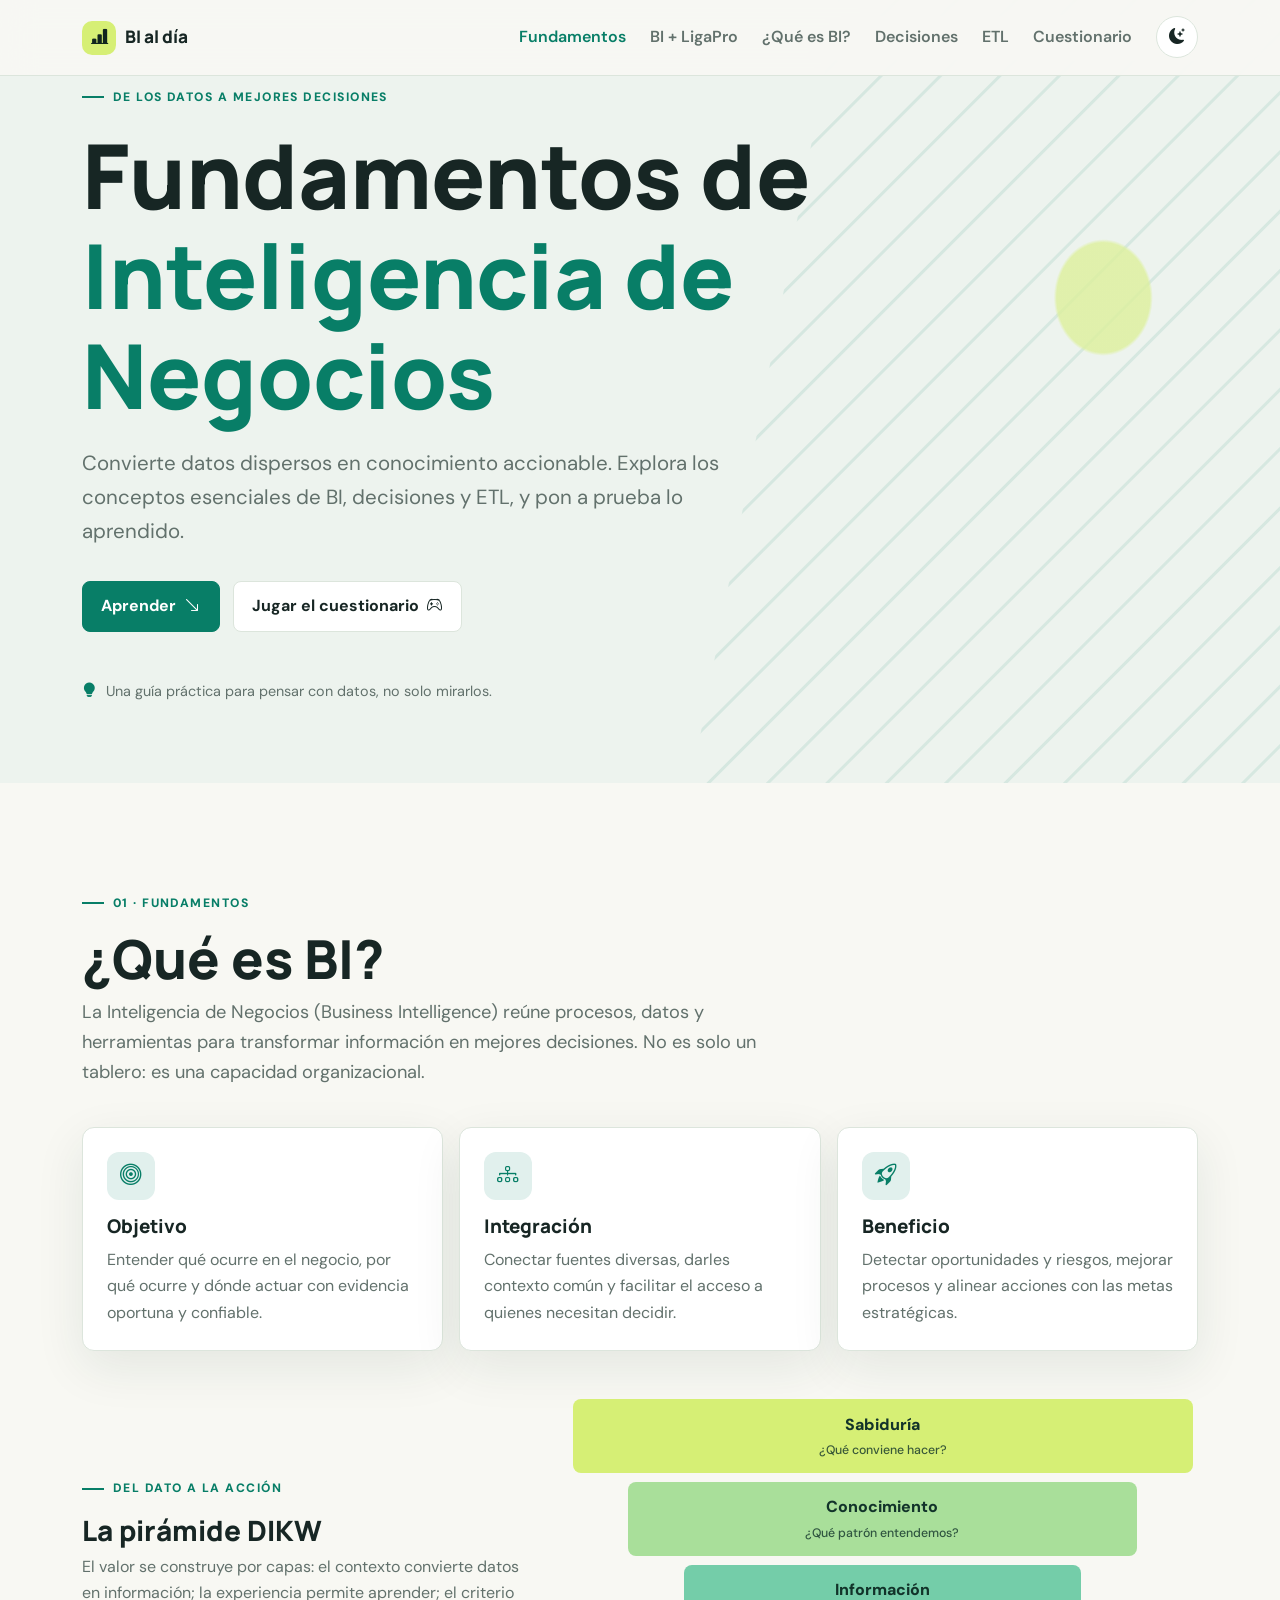
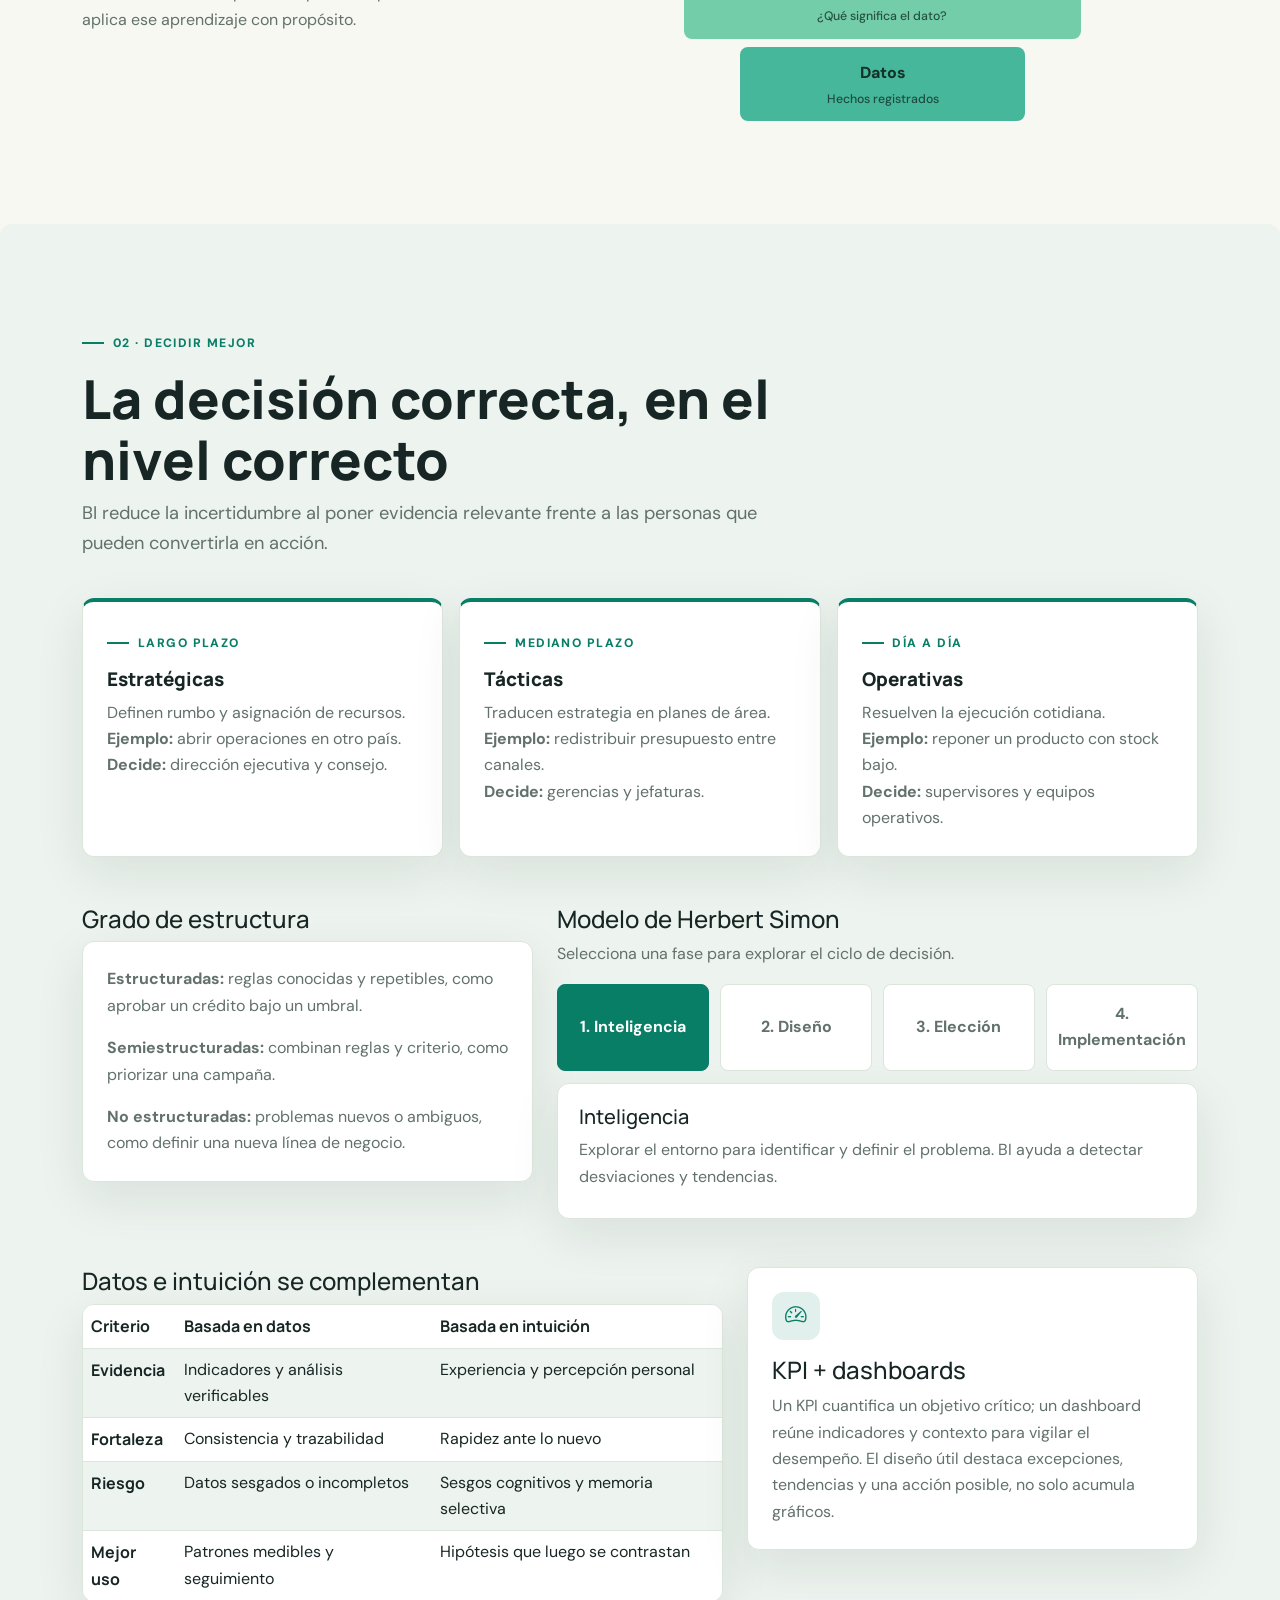
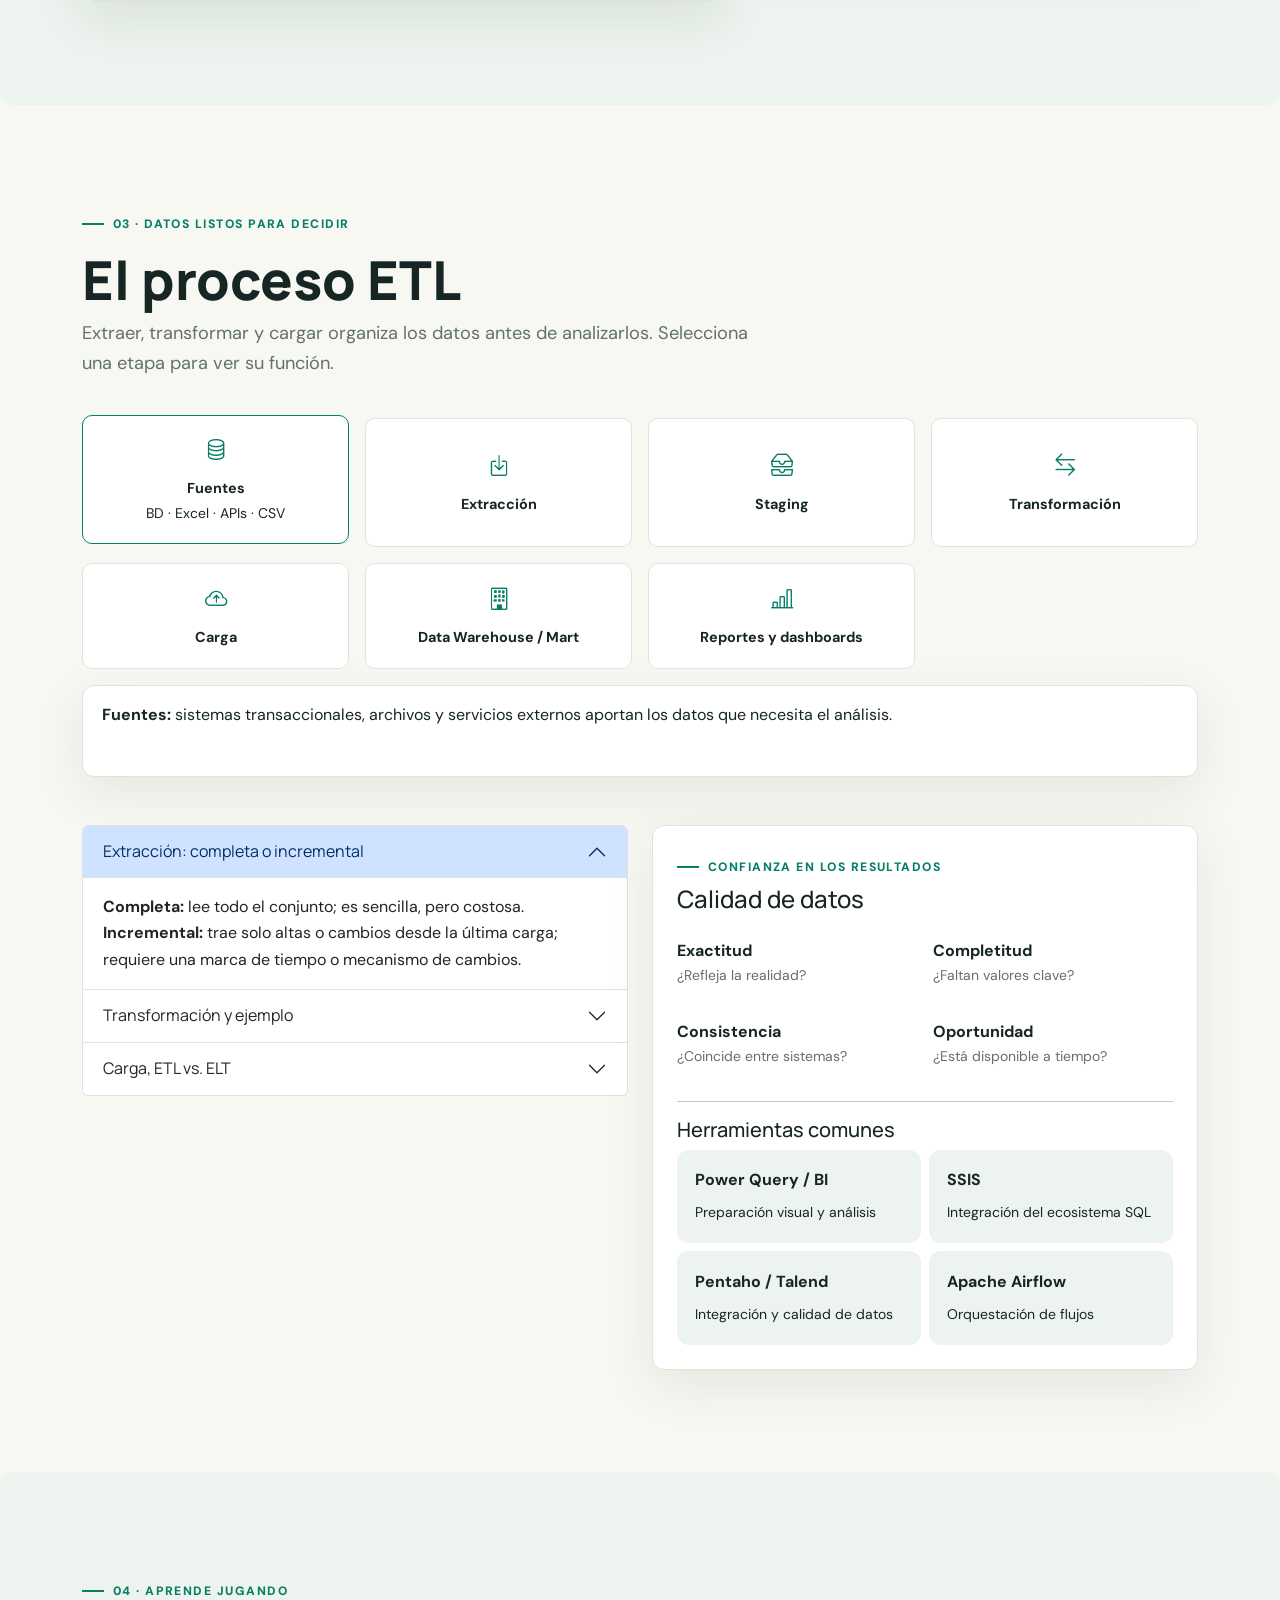
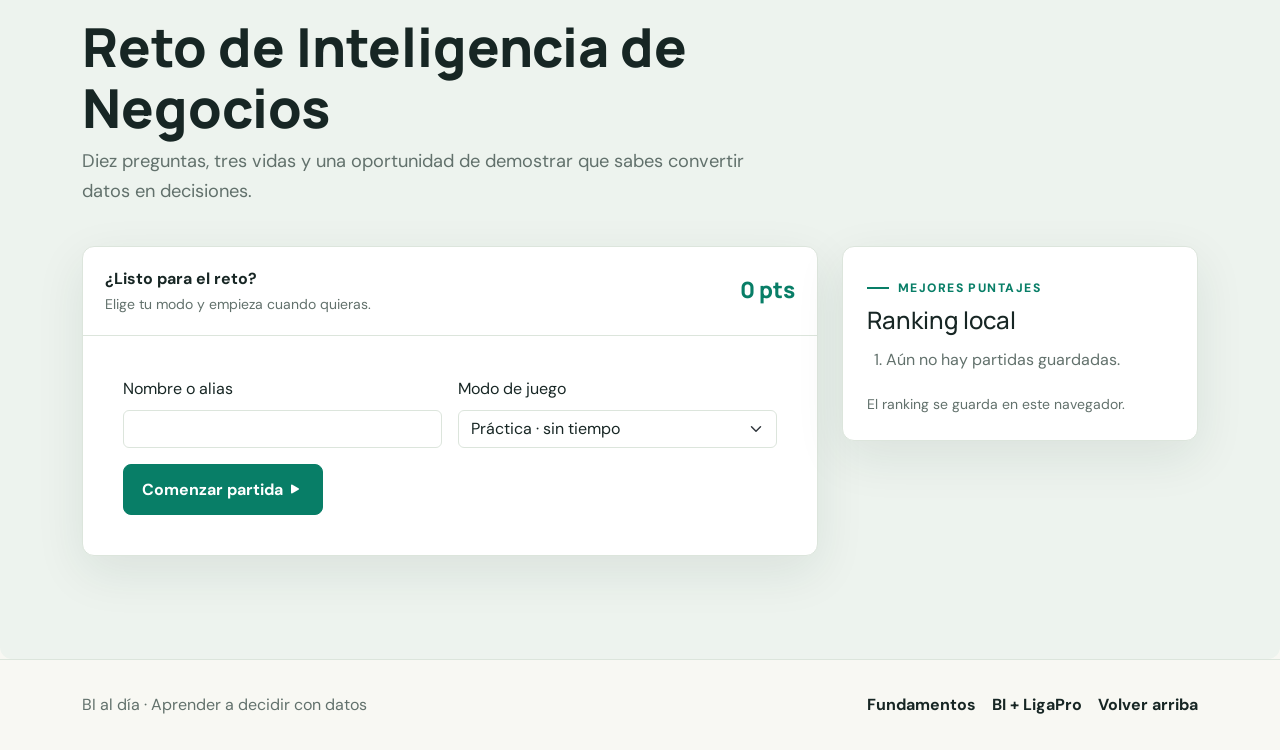
==== index.html @ 9d8ad5a0 "Version 1" ====
<!doctype html>
<html lang="es">
<head>
	<meta charset="utf-8">
	<meta name="viewport" content="width=device-width, initial-scale=1">
	<meta name="description" content="Aprende los fundamentos de Inteligencia de Negocios, toma de decisiones y procesos ETL con un cuestionario interactivo.">
	<title>Fundamentos de Inteligencia de Negocios | BI al día</title>
	<link rel="icon" href="img/bi-mark.svg" type="image/svg+xml">
	<link href="https://cdn.jsdelivr.net/npm/bootstrap@5.3.3/dist/css/bootstrap.min.css" rel="stylesheet">
	<link href="https://cdn.jsdelivr.net/npm/bootstrap-icons@1.11.3/font/bootstrap-icons.min.css" rel="stylesheet">
	<link href="css/styles.css" rel="stylesheet">
	<script src="https://cdn.jsdelivr.net/npm/bootstrap@5.3.3/dist/js/bootstrap.bundle.min.js" defer></script>
	<script src="js/main.js" defer></script>
	<script src="js/quiz-data.js" defer></script>
	<script src="js/quiz.js" defer></script>
</head>
<body>
	<nav class="navbar navbar-expand-lg fixed-top site-nav" aria-label="Navegación principal">
		<div class="container">
			<a class="navbar-brand d-flex align-items-center" href="index.html"><span class="brand-mark" aria-hidden="true"><i class="bi bi-bar-chart-line-fill"></i></span>BI al día</a>
			<button class="navbar-toggler" type="button" data-bs-toggle="collapse" data-bs-target="#siteNavigation" aria-controls="siteNavigation" aria-expanded="false" aria-label="Abrir navegación"><span class="navbar-toggler-icon"></span></button>
			<div class="collapse navbar-collapse" id="siteNavigation">
				<ul class="navbar-nav ms-auto align-items-lg-center gap-lg-2">
					<li class="nav-item"><a class="nav-link active" aria-current="page" href="index.html">Fundamentos</a></li>
					<li class="nav-item"><a class="nav-link" href="ligapro.html">BI + LigaPro</a></li>
					<li class="nav-item"><a class="nav-link" href="#que-es-bi">¿Qué es BI?</a></li>
					<li class="nav-item"><a class="nav-link" href="#decisiones">Decisiones</a></li>
					<li class="nav-item"><a class="nav-link" href="#etl">ETL</a></li>
					<li class="nav-item"><a class="nav-link" href="#cuestionario">Cuestionario</a></li>
					<li class="nav-item ms-lg-2"><button class="theme-toggle" type="button" data-theme-toggle aria-label="Activar modo oscuro" title="Cambiar tema"><i class="bi bi-moon-stars-fill" aria-hidden="true"></i></button></li>
				</ul>
			</div>
		</div>
	</nav>

	<main>
		<header class="hero" id="inicio">
			<div class="container hero-inner">
				<span class="eyebrow">De los datos a mejores decisiones</span>
				<h1>Fundamentos de <span>Inteligencia de Negocios</span></h1>
				<p>Convierte datos dispersos en conocimiento accionable. Explora los conceptos esenciales de BI, decisiones y ETL, y pon a prueba lo aprendido.</p>
				<div class="hero-actions">
					<a class="btn btn-brand" href="#que-es-bi">Aprender <i class="bi bi-arrow-down-right ms-1" aria-hidden="true"></i></a>
					<a class="btn btn-outline-custom" href="#cuestionario">Jugar el cuestionario <i class="bi bi-controller ms-1" aria-hidden="true"></i></a>
				</div>
				<div class="hero-note"><i class="bi bi-lightbulb-fill" aria-hidden="true"></i><span>Una guía práctica para pensar con datos, no solo mirarlos.</span></div>
			</div>
		</header>

		<section class="section-pad" id="que-es-bi">
			<div class="container">
				<div class="section-heading reveal">
					<span class="eyebrow">01 · Fundamentos</span>
					<h2 class="mt-3">¿Qué es BI?</h2>
					<p class="lead-copy">La Inteligencia de Negocios (Business Intelligence) reúne procesos, datos y herramientas para transformar información en mejores decisiones. No es solo un tablero: es una capacidad organizacional.</p>
				</div>
				<div class="row g-3 mb-5">
					<div class="col-md-4 reveal"><article class="surface content-card"><span class="icon-box"><i class="bi bi-bullseye" aria-hidden="true"></i></span><h3>Objetivo</h3><p>Entender qué ocurre en el negocio, por qué ocurre y dónde actuar con evidencia oportuna y confiable.</p></article></div>
					<div class="col-md-4 reveal"><article class="surface content-card"><span class="icon-box"><i class="bi bi-diagram-3" aria-hidden="true"></i></span><h3>Integración</h3><p>Conectar fuentes diversas, darles contexto común y facilitar el acceso a quienes necesitan decidir.</p></article></div>
					<div class="col-md-4 reveal"><article class="surface content-card"><span class="icon-box"><i class="bi bi-rocket-takeoff" aria-hidden="true"></i></span><h3>Beneficio</h3><p>Detectar oportunidades y riesgos, mejorar procesos y alinear acciones con las metas estratégicas.</p></article></div>
				</div>
				<div class="row align-items-center g-5">
					<div class="col-lg-5 reveal"><span class="eyebrow">Del dato a la acción</span><h3 class="mt-3">La pirámide DIKW</h3><p>El valor se construye por capas: el contexto convierte datos en información; la experiencia permite aprender; el criterio aplica ese aprendizaje con propósito.</p></div>
					<div class="col-lg-7 reveal"><div class="dikw" aria-label="Pirámide DIKW: Datos, Información, Conocimiento y Sabiduría"><div class="dikw-step">Sabiduría<small>¿Qué conviene hacer?</small></div><div class="dikw-step">Conocimiento<small>¿Qué patrón entendemos?</small></div><div class="dikw-step">Información<small>¿Qué significa el dato?</small></div><div class="dikw-step">Datos<small>Hechos registrados</small></div></div></div>
				</div>
			</div>
		</section>

		<section class="section-pad surface-soft" id="decisiones">
			<div class="container">
				<div class="section-heading reveal"><span class="eyebrow">02 · Decidir mejor</span><h2 class="mt-3">La decisión correcta, en el nivel correcto</h2><p class="lead-copy">BI reduce la incertidumbre al poner evidencia relevante frente a las personas que pueden convertirla en acción.</p></div>
				<div class="row g-3 mb-5">
					<div class="col-md-4 reveal"><article class="surface content-card decision-card"><span class="eyebrow">Largo plazo</span><h3>Estratégicas</h3><p>Definen rumbo y asignación de recursos. <strong>Ejemplo:</strong> abrir operaciones en otro país.</p><p class="mb-0"><strong>Decide:</strong> dirección ejecutiva y consejo.</p></article></div>
					<div class="col-md-4 reveal"><article class="surface content-card decision-card"><span class="eyebrow">Mediano plazo</span><h3>Tácticas</h3><p>Traducen estrategia en planes de área. <strong>Ejemplo:</strong> redistribuir presupuesto entre canales.</p><p class="mb-0"><strong>Decide:</strong> gerencias y jefaturas.</p></article></div>
					<div class="col-md-4 reveal"><article class="surface content-card decision-card"><span class="eyebrow">Día a día</span><h3>Operativas</h3><p>Resuelven la ejecución cotidiana. <strong>Ejemplo:</strong> reponer un producto con stock bajo.</p><p class="mb-0"><strong>Decide:</strong> supervisores y equipos operativos.</p></article></div>
				</div>
				<div class="row g-4 mb-5">
					<div class="col-lg-5 reveal"><h3 class="h4">Grado de estructura</h3><div class="surface p-4"><p><strong>Estructuradas:</strong> reglas conocidas y repetibles, como aprobar un crédito bajo un umbral.</p><p><strong>Semiestructuradas:</strong> combinan reglas y criterio, como priorizar una campaña.</p><p class="mb-0"><strong>No estructuradas:</strong> problemas nuevos o ambiguos, como definir una nueva línea de negocio.</p></div></div>
					<div class="col-lg-7 reveal"><h3 class="h4">Modelo de Herbert Simon</h3><p>Selecciona una fase para explorar el ciclo de decisión.</p><div class="phase-list" role="tablist" aria-label="Fases del modelo de Simon"><button class="phase-button" type="button" role="tab" id="phase-tab-inteligencia" aria-controls="phase-detail" aria-selected="true" data-phase="inteligencia">1. Inteligencia</button><button class="phase-button" type="button" role="tab" id="phase-tab-diseno" aria-controls="phase-detail" aria-selected="false" data-phase="diseno">2. Diseño</button><button class="phase-button" type="button" role="tab" id="phase-tab-eleccion" aria-controls="phase-detail" aria-selected="false" data-phase="eleccion">3. Elección</button><button class="phase-button" type="button" role="tab" id="phase-tab-implementacion" aria-controls="phase-detail" aria-selected="false" data-phase="implementacion">4. Implementación</button></div><div class="surface phase-detail" id="phase-detail" role="tabpanel" aria-labelledby="phase-tab-inteligencia" tabindex="0"><h4 class="h5">Inteligencia</h4><p class="mb-0">Explorar el entorno para identificar y definir el problema. BI ayuda a detectar desviaciones y tendencias.</p></div></div>
				</div>
				<div class="row g-4 align-items-start">
					<div class="col-lg-7 reveal"><h3 class="h4">Datos e intuición se complementan</h3><div class="table-responsive surface"><table class="table table-custom table-striped mb-0"><thead><tr><th scope="col">Criterio</th><th scope="col">Basada en datos</th><th scope="col">Basada en intuición</th></tr></thead><tbody><tr><th scope="row">Evidencia</th><td>Indicadores y análisis verificables</td><td>Experiencia y percepción personal</td></tr><tr><th scope="row">Fortaleza</th><td>Consistencia y trazabilidad</td><td>Rapidez ante lo nuevo</td></tr><tr><th scope="row">Riesgo</th><td>Datos sesgados o incompletos</td><td>Sesgos cognitivos y memoria selectiva</td></tr><tr><th scope="row">Mejor uso</th><td>Patrones medibles y seguimiento</td><td>Hipótesis que luego se contrastan</td></tr></tbody></table></div></div>
					<div class="col-lg-5 reveal"><article class="surface p-4"><span class="icon-box"><i class="bi bi-speedometer2" aria-hidden="true"></i></span><h3 class="h4 mt-3">KPI + dashboards</h3><p class="mb-0">Un KPI cuantifica un objetivo crítico; un dashboard reúne indicadores y contexto para vigilar el desempeño. El diseño útil destaca excepciones, tendencias y una acción posible, no solo acumula gráficos.</p></article></div>
				</div>
			</div>
		</section>

		<section class="section-pad" id="etl">
			<div class="container">
				<div class="section-heading reveal"><span class="eyebrow">03 · Datos listos para decidir</span><h2 class="mt-3">El proceso ETL</h2><p class="lead-copy">Extraer, transformar y cargar organiza los datos antes de analizarlos. Selecciona una etapa para ver su función.</p></div>
				<div class="etl-flow reveal" aria-label="Flujo ETL interactivo">
					<button class="etl-node" type="button" data-etl="fuentes" aria-pressed="true"><i class="bi bi-database" aria-hidden="true"></i><strong>Fuentes</strong><span class="small">BD · Excel · APIs · CSV</span></button>
					<button class="etl-node" type="button" data-etl="extraccion" aria-pressed="false"><i class="bi bi-box-arrow-in-down" aria-hidden="true"></i><strong>Extracción</strong></button>
					<button class="etl-node" type="button" data-etl="staging" aria-pressed="false"><i class="bi bi-inboxes" aria-hidden="true"></i><strong>Staging</strong></button>
					<button class="etl-node" type="button" data-etl="transformacion" aria-pressed="false"><i class="bi bi-arrow-left-right" aria-hidden="true"></i><strong>Transformación</strong></button>
					<button class="etl-node" type="button" data-etl="carga" aria-pressed="false"><i class="bi bi-cloud-arrow-up" aria-hidden="true"></i><strong>Carga</strong></button>
					<button class="etl-node" type="button" data-etl="almacen" aria-pressed="false"><i class="bi bi-building" aria-hidden="true"></i><strong>Data Warehouse / Mart</strong></button>
					<button class="etl-node" type="button" data-etl="analisis" aria-pressed="false"><i class="bi bi-bar-chart-line" aria-hidden="true"></i><strong>Reportes y dashboards</strong></button>
				</div>
				<div class="surface etl-detail reveal" id="etl-detail" aria-live="polite"><strong>Fuentes:</strong> sistemas transaccionales, archivos y servicios externos aportan los datos que necesita el análisis.</div>
				<div class="row g-4 mt-4">
					<div class="col-lg-6 reveal"><div class="accordion" id="etlAccordion">
						<div class="accordion-item"><h3 class="accordion-header"><button class="accordion-button" type="button" data-bs-toggle="collapse" data-bs-target="#extractContent" aria-expanded="true" aria-controls="extractContent">Extracción: completa o incremental</button></h3><div id="extractContent" class="accordion-collapse collapse show" data-bs-parent="#etlAccordion"><div class="accordion-body"><strong>Completa:</strong> lee todo el conjunto; es sencilla, pero costosa. <strong>Incremental:</strong> trae solo altas o cambios desde la última carga; requiere una marca de tiempo o mecanismo de cambios.</div></div></div>
						<div class="accordion-item"><h3 class="accordion-header"><button class="accordion-button collapsed" type="button" data-bs-toggle="collapse" data-bs-target="#transformContent" aria-expanded="false" aria-controls="transformContent">Transformación y ejemplo</button></h3><div id="transformContent" class="accordion-collapse collapse" data-bs-parent="#etlAccordion"><div class="accordion-body"><p>Limpieza, deduplicación, estandarización, validación, cálculos derivados y agregaciones preparan datos para el análisis.</p><div class="table-responsive"><table class="table table-sm table-custom etl-table mb-0"><thead><tr><th scope="col">Dato sucio</th><th scope="col">Dato limpio</th></tr></thead><tbody><tr><td>" quito ", "2026/2/3", "USD 1,2O0"</td><td>Quito, 2026-02-03, 1200.00</td></tr><tr><td>Cliente repetido / correo vacío</td><td>Duplicado consolidado / nulo validado</td></tr></tbody></table></div></div></div></div>
						<div class="accordion-item"><h3 class="accordion-header"><button class="accordion-button collapsed" type="button" data-bs-toggle="collapse" data-bs-target="#loadContent" aria-expanded="false" aria-controls="loadContent">Carga, ETL vs. ELT</button></h3><div id="loadContent" class="accordion-collapse collapse" data-bs-parent="#etlAccordion"><div class="accordion-body"><p><strong>Completa:</strong> reemplaza el destino; <strong>incremental:</strong> inserta o actualiza cambios. ETL transforma antes de cargar; ELT carga primero y transforma dentro del destino.</p><div class="table-responsive"><table class="table table-sm table-custom etl-table mb-0"><thead><tr><th scope="col">ETL</th><th scope="col">ELT</th></tr></thead><tbody><tr><td>Transformación antes del almacén</td><td>Transformación en el almacén</td></tr><tr><td>Control y modelado previo</td><td>Escala con plataformas modernas</td></tr></tbody></table></div></div></div></div>
					</div></div>
					<div class="col-lg-6 reveal"><article class="surface p-4 h-100"><span class="eyebrow">Confianza en los resultados</span><h3 class="h4 mt-2">Calidad de datos</h3><div class="row g-3 mt-1"><div class="col-6"><strong>Exactitud</strong><p class="small">¿Refleja la realidad?</p></div><div class="col-6"><strong>Completitud</strong><p class="small">¿Faltan valores clave?</p></div><div class="col-6"><strong>Consistencia</strong><p class="small">¿Coincide entre sistemas?</p></div><div class="col-6"><strong>Oportunidad</strong><p class="small">¿Está disponible a tiempo?</p></div></div><hr><h3 class="h5">Herramientas comunes</h3><div class="row g-2"><div class="col-6"><div class="surface-soft tool-chip"><strong>Power Query / BI</strong><span class="small">Preparación visual y análisis</span></div></div><div class="col-6"><div class="surface-soft tool-chip"><strong>SSIS</strong><span class="small">Integración del ecosistema SQL</span></div></div><div class="col-6"><div class="surface-soft tool-chip"><strong>Pentaho / Talend</strong><span class="small">Integración y calidad de datos</span></div></div><div class="col-6"><div class="surface-soft tool-chip"><strong>Apache Airflow</strong><span class="small">Orquestación de flujos</span></div></div></div></article></div>
				</div>
			</div>
		</section>

		<section class="section-pad surface-soft" id="cuestionario">
			<div class="container">
				<div class="section-heading reveal"><span class="eyebrow">04 · Aprende jugando</span><h2 class="mt-3">Reto de Inteligencia de Negocios</h2><p class="lead-copy">Diez preguntas, tres vidas y una oportunidad de demostrar que sabes convertir datos en decisiones.</p></div>
				<div class="row g-4 align-items-start">
					<div class="col-lg-8 reveal"><section class="surface quiz-shell" aria-label="Cuestionario de BI">
						<div class="quiz-head"><div><strong id="quiz-heading">¿Listo para el reto?</strong><div class="small text-muted-custom" id="quiz-subheading">Elige tu modo y empieza cuando quieras.</div></div><div class="quiz-score" id="quiz-score" aria-live="polite">0 pts</div></div>
						<div class="quiz-body" id="quiz-content">
							<form id="quiz-start-form" class="row g-3">
								<div class="col-md-6"><label class="form-label" for="player-name">Nombre o alias</label><input class="form-control" id="player-name" name="player" maxlength="20" autocomplete="nickname" required></div>
								<div class="col-md-6"><label class="form-label" for="quiz-mode">Modo de juego</label><select class="form-select" id="quiz-mode" name="mode"><option value="practice">Práctica · sin tiempo</option><option value="challenge">Desafío · 20 segundos</option></select></div>
								<div class="col-12"><button class="btn btn-brand" type="submit">Comenzar partida <i class="bi bi-play-fill" aria-hidden="true"></i></button></div>
							</form>
						</div>
					</section></div>
					<aside class="col-lg-4 reveal"><div class="surface p-4"><span class="eyebrow">Mejores puntajes</span><h3 class="h4 mt-2">Ranking local</h3><ol class="rank-list" id="quiz-ranking" aria-live="polite"><li>Aún no hay partidas guardadas.</li></ol><p class="small mt-3 mb-0">El ranking se guarda en este navegador.</p></div></aside>
				</div>
			</div>
		</section>
	</main>
	<footer class="site-footer"><div class="container d-flex flex-column flex-md-row justify-content-between gap-2"><span>BI al día · Aprender a decidir con datos</span><div class="d-flex gap-3"><a href="index.html">Fundamentos</a><a href="ligapro.html">BI + LigaPro</a><a href="#inicio">Volver arriba</a></div></div></footer>
</body>
</html>
---- css/styles.css ----
@import url('https://fonts.googleapis.com/css2?family=DM+Sans:wght@400;500;600;700&family=Manrope:wght@400;500;600;700;800&display=swap');

:root {
  color-scheme: light;
  --ink: #172624;
  --muted: #62716c;
  --paper: #f8f8f3;
  --surface: #ffffff;
  --surface-alt: #edf3ee;
  --line: #dce5dc;
  --brand: #087e67;
  --brand-strong: #05634f;
  --lime: #d6ef75;
  --coral: #ed735b;
  --gold: #e9b949;
  --shadow: 0 16px 50px rgba(25, 53, 43, .09);
  --nav-height: 76px;
  --chart-grid: rgba(23, 38, 36, .12);
  --chart-text: #52635d;
}

:root[data-theme="dark"] {
  color-scheme: dark;
  --ink: #e9f1e9;
  --muted: #a4b4ab;
  --paper: #101916;
  --surface: #18231f;
  --surface-alt: #202e28;
  --line: #33443b;
  --brand: #5bd2ad;
  --brand-strong: #8ae5c7;
  --lime: #d6ef75;
  --coral: #ff8e76;
  --gold: #edc363;
  --shadow: 0 16px 50px rgba(0, 0, 0, .24);
  --chart-grid: rgba(233, 241, 233, .15);
  --chart-text: #b5c5bb;
}

* { box-sizing: border-box; }
html { scroll-behavior: smooth; scroll-padding-top: calc(var(--nav-height) + 1rem); }
body {
  margin: 0;
  color: var(--ink);
  background: var(--paper);
  font-family: 'DM Sans', sans-serif;
  line-height: 1.65;
  transition: background-color .25s ease, color .25s ease;
}
h1, h2, h3, h4, .navbar-brand, .display-face { font-family: 'Manrope', sans-serif; letter-spacing: 0; }
h1, h2, h3, h4 { font-weight: 800; line-height: 1.12; }
h1 { font-size: clamp(2.6rem, 7vw, 5.8rem); }
h2 { font-size: clamp(2rem, 4.2vw, 3.5rem); }
p { color: var(--muted); }
a { color: var(--brand); }
a:hover { color: var(--brand-strong); }
:focus-visible { outline: 3px solid var(--coral); outline-offset: 3px; }
::selection { color: #10251e; background: var(--lime); }

.site-nav {
  min-height: var(--nav-height);
  background: color-mix(in srgb, var(--paper) 92%, transparent);
  border-bottom: 1px solid var(--line);
  backdrop-filter: blur(16px);
}
.site-nav .navbar-brand { color: var(--ink); font-size: 1.08rem; font-weight: 800; }
.brand-mark { display: inline-grid; width: 34px; height: 34px; place-items: center; margin-right: .55rem; color: #10251e; background: var(--lime); border-radius: 10px; }
.site-nav .nav-link { color: var(--muted); font-weight: 600; }
.site-nav .nav-link:hover, .site-nav .nav-link.active { color: var(--brand); }
.navbar-toggler { border-color: var(--line); }
.navbar-toggler-icon { filter: var(--toggler-filter, none); }
:root[data-theme="dark"] { --toggler-filter: invert(1); }
.theme-toggle { width: 42px; height: 42px; display: inline-grid; place-items: center; color: var(--ink); background: var(--surface); border: 1px solid var(--line); border-radius: 50%; }
.theme-toggle:hover { color: var(--brand); border-color: var(--brand); }

.section-pad { padding-block: clamp(4rem, 8vw, 7rem); }
.section-tight { padding-block: clamp(3rem, 6vw, 5rem); }
.section-heading { max-width: 790px; margin-bottom: 2.5rem; }
.eyebrow { display: inline-flex; align-items: center; gap: .55rem; color: var(--brand); font-size: .76rem; font-weight: 800; letter-spacing: .12em; text-transform: uppercase; }
.eyebrow::before { content: ''; width: 22px; height: 2px; background: currentColor; }
.lead-copy { max-width: 700px; font-size: 1.14rem; }
.surface { color: var(--ink); background: var(--surface); border: 1px solid var(--line); border-radius: 12px; box-shadow: var(--shadow); }
.surface-soft { color: var(--ink); background: var(--surface-alt); border-radius: 12px; }
.icon-box { display: grid; width: 48px; height: 48px; place-items: center; color: var(--brand); background: color-mix(in srgb, var(--brand) 12%, var(--surface)); border-radius: 12px; font-size: 1.35rem; }
.text-muted-custom { color: var(--muted) !important; }

.hero {
  position: relative;
  min-height: min(780px, calc(100svh - var(--nav-height)));
  display: flex;
  align-items: center;
  overflow: hidden;
  background: var(--surface-alt);
}
.hero::before {
  position: absolute;
  inset: 0 0 0 auto;
  width: min(46%, 610px);
  content: '';
  opacity: .68;
  background: radial-gradient(ellipse at 70% 38%, color-mix(in srgb, var(--lime) 80%, transparent) 0 8%, transparent 8.5%), repeating-linear-gradient(135deg, transparent 0 18px, color-mix(in srgb, var(--brand) 15%, transparent) 19px 21px, transparent 22px 42px);
  clip-path: polygon(25% 0, 100% 0, 100% 100%, 0 100%);
}
.hero-inner { position: relative; z-index: 1; width: 100%; padding-block: 5rem; }
.hero h1 { max-width: 900px; margin: 1.1rem 0 1.35rem; }
.hero h1 span { color: var(--brand); }
.hero p { max-width: 650px; font-size: clamp(1.05rem, 2vw, 1.28rem); }
.hero-actions { display: flex; flex-wrap: wrap; gap: .8rem; margin-top: 2rem; }
.btn-brand { --bs-btn-color: #fff; --bs-btn-bg: #087e67; --bs-btn-border-color: #087e67; --bs-btn-hover-color: #fff; --bs-btn-hover-bg: #05634f; --bs-btn-hover-border-color: #05634f; --bs-btn-active-bg: #05634f; padding: .78rem 1.15rem; font-weight: 700; border-radius: 8px; }
:root[data-theme="dark"] .btn-brand { --bs-btn-color: #10251e; --bs-btn-bg: #5bd2ad; --bs-btn-border-color: #5bd2ad; --bs-btn-hover-color: #10251e; --bs-btn-hover-bg: #8ae5c7; --bs-btn-hover-border-color: #8ae5c7; }
.btn-outline-custom { color: var(--ink); border: 1px solid var(--line); background: var(--surface); padding: .78rem 1.15rem; font-weight: 700; border-radius: 8px; }
.btn-outline-custom:hover { color: var(--brand); border-color: var(--brand); }
.hero-note { display: flex; align-items: center; gap: .6rem; margin-top: 3rem; color: var(--muted); font-size: .9rem; }
.hero-note i { color: var(--brand); }

.content-card { height: 100%; padding: 1.5rem; }
.content-card h3 { margin: 1rem 0 .6rem; font-size: 1.18rem; }
.content-card p { margin-bottom: 0; }
.dikw { display: grid; gap: .55rem; max-width: 620px; margin-inline: auto; }
.dikw-step { position: relative; display: grid; min-height: 74px; place-items: center; margin-inline: auto; padding: .7rem 1rem; color: #12332a; border-radius: 8px; text-align: center; font-weight: 800; }
.dikw-step small { display: block; font-size: .77rem; font-weight: 500; opacity: .8; }
.dikw-step:nth-child(1) { width: 100%; background: #d6ef75; }
.dikw-step:nth-child(2) { width: 82%; background: #a9df9a; }
.dikw-step:nth-child(3) { width: 64%; background: #74cda9; }
.dikw-step:nth-child(4) { width: 46%; background: #47b79b; }
.decision-card { border-top: 4px solid var(--brand); }
.decision-card:nth-child(2) { border-top-color: var(--gold); }
.decision-card:nth-child(3) { border-top-color: var(--coral); }
.phase-list { display: grid; grid-template-columns: repeat(4, 1fr); gap: .65rem; }
.phase-button { padding: 1rem .65rem; color: var(--muted); background: var(--surface); border: 1px solid var(--line); border-radius: 8px; font-weight: 700; }
.phase-button[aria-selected="true"] { color: #fff; background: var(--brand); border-color: var(--brand); }
:root[data-theme="dark"] .phase-button[aria-selected="true"] { color: #10251e; }
.phase-detail { min-height: 136px; padding: 1.3rem; margin-top: .8rem; }
.table-custom { --bs-table-bg: var(--surface); --bs-table-color: var(--ink); --bs-table-border-color: var(--line); --bs-table-striped-bg: var(--surface-alt); --bs-table-striped-color: var(--ink); }
.table-custom th { font-family: 'Manrope', sans-serif; }

.etl-flow { display: grid; grid-template-columns: repeat(4, minmax(110px, 1fr)); gap: 1rem; align-items: stretch; }
.etl-node { position: relative; min-height: 106px; padding: 1rem; cursor: pointer; color: var(--ink); background: var(--surface); border: 1px solid var(--line); border-radius: 10px; text-align: center; transition: transform .2s ease, border-color .2s ease; }
.etl-node:hover, .etl-node[aria-pressed="true"] { transform: translateY(-3px); border-color: var(--brand); }
.etl-node i { display: block; margin-bottom: .45rem; color: var(--brand); font-size: 1.4rem; }
.etl-node strong { display: block; font-size: .9rem; }
.etl-detail { min-height: 92px; padding: 1rem 1.2rem; margin-top: 1rem; }
.etl-table td, .etl-table th { padding: .55rem .75rem; font-size: .9rem; }
.tool-chip { padding: 1.1rem; height: 100%; }
.tool-chip strong { display: block; margin-bottom: .35rem; }

.quiz-shell { overflow: hidden; }
.quiz-head { display: flex; align-items: center; justify-content: space-between; gap: 1rem; padding: 1.2rem 1.4rem; border-bottom: 1px solid var(--line); }
.quiz-body { padding: clamp(1.25rem, 4vw, 2.5rem); }
.quiz-score { color: var(--brand); font-family: 'Manrope', sans-serif; font-size: 1.4rem; font-weight: 800; }
.quiz-option { width: 100%; padding: .9rem 1rem; color: var(--ink); background: var(--surface); border: 1px solid var(--line); border-radius: 8px; text-align: left; }
.quiz-option:hover:not(:disabled) { border-color: var(--brand); background: var(--surface-alt); }
.quiz-option.correct { border-color: #26844e; background: #daf4e2; color: #174b2c; }
.quiz-option.wrong { border-color: #c44b3d; background: #ffe1db; color: #67261f; }
:root[data-theme="dark"] .quiz-option.correct { background: #224832; color: #d5f5df; }
:root[data-theme="dark"] .quiz-option.wrong { background: #542b27; color: #ffe0db; }
.quiz-meta { display: flex; flex-wrap: wrap; gap: .75rem 1.25rem; color: var(--muted); font-size: .9rem; }
.heart { color: var(--coral); }
.timer-track { height: 8px; overflow: hidden; background: var(--surface-alt); border-radius: 99px; }
.timer-fill { height: 100%; background: var(--brand); transition: width 1s linear; }
.timer-20 { width: 100%; }
.timer-19 { width: 95%; }
.timer-18 { width: 90%; }
.timer-17 { width: 85%; }
.timer-16 { width: 80%; }
.timer-15 { width: 75%; }
.timer-14 { width: 70%; }
.timer-13 { width: 65%; }
.timer-12 { width: 60%; }
.timer-11 { width: 55%; }
.timer-10 { width: 50%; }
.timer-9 { width: 45%; }
.timer-8 { width: 40%; }
.timer-7 { width: 35%; }
.timer-6 { width: 30%; }
.timer-5 { width: 25%; }
.timer-4 { width: 20%; }
.timer-3 { width: 15%; }
.timer-2 { width: 10%; }
.timer-1 { width: 5%; }
.timer-0 { width: 0; }
.progress-bar.progress-0 { width: 0; }
.progress-bar.progress-1 { width: 10%; }
.progress-bar.progress-2 { width: 20%; }
.progress-bar.progress-3 { width: 30%; }
.progress-bar.progress-4 { width: 40%; }
.progress-bar.progress-5 { width: 50%; }
.progress-bar.progress-6 { width: 60%; }
.progress-bar.progress-7 { width: 70%; }
.progress-bar.progress-8 { width: 80%; }
.progress-bar.progress-9 { width: 90%; }
.progress-bar.progress-10 { width: 100%; }
.quiz-feedback { min-height: 78px; padding: 1rem; margin-top: 1rem; background: var(--surface-alt); border-radius: 8px; }
.rank-list { padding-left: 1.2rem; margin-bottom: 0; }
.rank-list li { padding: .25rem 0; color: var(--muted); }
.badge-award { display: inline-flex; align-items: center; gap: .45rem; padding: .55rem .8rem; color: #352b0c; background: var(--lime); border-radius: 99px; font-weight: 800; }
.confetti { position: fixed; z-index: 2000; top: -12px; width: 9px; height: 15px; animation: confetti-fall 2.8s linear forwards; pointer-events: none; }
.confetti-0 { left: 4%; background: var(--brand); --drift: 40px; animation-delay: .1s; }
.confetti-1 { left: 12%; background: var(--lime); --drift: -35px; animation-delay: .3s; }
.confetti-2 { left: 20%; background: var(--coral); --drift: 62px; animation-delay: .5s; }
.confetti-3 { left: 28%; background: var(--gold); --drift: -55px; animation-delay: .2s; }
.confetti-4 { left: 36%; background: var(--brand); --drift: 28px; animation-delay: .4s; }
.confetti-5 { left: 44%; background: var(--lime); --drift: -42px; animation-delay: .6s; }
.confetti-6 { left: 52%; background: var(--coral); --drift: 56px; animation-delay: .15s; }
.confetti-7 { left: 60%; background: var(--gold); --drift: -25px; animation-delay: .35s; }
.confetti-8 { left: 68%; background: var(--brand); --drift: 48px; animation-delay: .55s; }
.confetti-9 { left: 76%; background: var(--lime); --drift: -60px; animation-delay: .25s; }
.confetti-10 { left: 84%; background: var(--coral); --drift: 34px; animation-delay: .45s; }
.confetti-11 { left: 92%; background: var(--gold); --drift: -48px; animation-delay: .65s; }
@keyframes confetti-fall { to { transform: translate3d(var(--drift), 105vh, 0) rotate(720deg); opacity: .1; } }

.league-hero { min-height: 620px; color: #f4f5e9; background: #12382e; }
.league-hero::before { width: min(60%, 850px); opacity: .65; background: repeating-linear-gradient(0deg, transparent 0 54px, rgba(214,239,117,.24) 55px 57px, transparent 58px 112px), repeating-linear-gradient(90deg, transparent 0 54px, rgba(214,239,117,.24) 55px 57px, transparent 58px 112px); clip-path: none; }
.league-hero h1 { max-width: 900px; }
.league-hero p { color: #d4e3d9; }
.league-hero .eyebrow { color: var(--lime); }
.league-hero .hero-note { color: #c5d6cb; }
.league-hero .hero-note i { color: var(--lime); }
.season-stamp { display: inline-block; padding: .5rem .75rem; color: #10251e; background: var(--lime); border-radius: 4px; font-weight: 800; }
.kpi-card { position: relative; min-height: 175px; padding: 1.35rem; overflow: hidden; }
.kpi-card .icon-box { margin-bottom: 1rem; }
.kpi-value { color: var(--ink); font-family: 'Manrope', sans-serif; font-size: clamp(1.55rem, 3vw, 2.15rem); font-weight: 800; line-height: 1.15; }
.kpi-label { display: block; color: var(--muted); font-size: .88rem; }
.chart-card { height: 100%; padding: 1.3rem; }
.chart-card h3 { margin-bottom: .35rem; font-size: 1.12rem; }
.chart-box { position: relative; height: 310px; margin-block: 1rem; }
.chart-box.chart-short { height: 270px; }
.chart-insight { padding: .8rem; background: var(--surface-alt); border-left: 3px solid var(--brand); border-radius: 0 6px 6px 0; font-size: .9rem; }
.chart-insight strong { color: var(--ink); }
.filter-bar { padding: 1rem; }
.filter-bar label { display: block; margin-bottom: .35rem; color: var(--muted); font-size: .8rem; font-weight: 700; }
.form-control, .form-select { color: var(--ink); background-color: var(--surface); border-color: var(--line); }
.form-control:focus, .form-select:focus { color: var(--ink); background-color: var(--surface); border-color: var(--brand); box-shadow: 0 0 0 .2rem color-mix(in srgb, var(--brand) 20%, transparent); }
.form-range::-webkit-slider-thumb { background: var(--brand); }
.standings-wrap { overflow-x: auto; border: 1px solid var(--line); border-radius: 10px; }
.standings-table { min-width: 760px; margin: 0; }
.standings-table th { position: sticky; top: 0; cursor: pointer; white-space: nowrap; }
.standings-table th button { padding: .25rem; color: inherit; border: 0; background: transparent; font: inherit; font-weight: 800; }
.standings-table tbody tr { border-left: 4px solid transparent; }
.standings-table tbody tr.zone-title { border-left-color: var(--gold); }
.standings-table tbody tr.zone-cup { border-left-color: var(--brand); }
.standings-table tbody tr.zone-drop { border-left-color: var(--coral); }
.standings-table tbody tr.is-selected { background: color-mix(in srgb, var(--brand) 15%, var(--surface)); }
.zone-legend { display: flex; flex-wrap: wrap; gap: .6rem 1rem; color: var(--muted); font-size: .82rem; }
.zone-key { display: inline-block; width: 11px; height: 11px; margin-right: .3rem; border-radius: 3px; }
.zone-key-title { background: var(--gold); }
.zone-key-cup { background: var(--brand); }
.zone-key-drop { background: var(--coral); }
.decision-example { height: 100%; padding: 1.3rem; border-top: 3px solid var(--brand); }
.decision-example:nth-child(2) { border-top-color: var(--gold); }
.decision-example:nth-child(3) { border-top-color: var(--coral); }
.decision-example:nth-child(4) { border-top-color: #5b8bd8; }
.site-footer { padding-block: 2rem; color: var(--muted); border-top: 1px solid var(--line); }
.site-footer a { color: var(--ink); font-weight: 700; text-decoration: none; }
.site-footer a:hover { color: var(--brand); }
.reveal { opacity: 0; transform: translateY(18px); transition: opacity .65s ease, transform .65s ease; }
.reveal.is-visible { opacity: 1; transform: none; }

@media (max-width: 767.98px) {
  :root { --nav-height: 66px; }
  .hero { min-height: 620px; }
  .hero::before { width: 90%; opacity: .38; }
  .hero-inner { padding-block: 4rem; }
  .etl-flow { grid-template-columns: repeat(2, minmax(0, 1fr)); }
  .phase-list { grid-template-columns: repeat(2, 1fr); }
  .quiz-head { align-items: flex-start; }
  .chart-box { height: 275px; }
  .chart-box.chart-short { height: 250px; }
}
@media (max-width: 420px) {
  .etl-node { min-height: 100px; padding: .8rem .4rem; }
  .hero-actions > * { width: 100%; }
  .quiz-head { flex-direction: column; }
}
@media (prefers-reduced-motion: reduce) {
  *, *::before, *::after { scroll-behavior: auto !important; animation-duration: .01ms !important; animation-iteration-count: 1 !important; transition-duration: .01ms !important; }
  .reveal { opacity: 1; transform: none; }
}
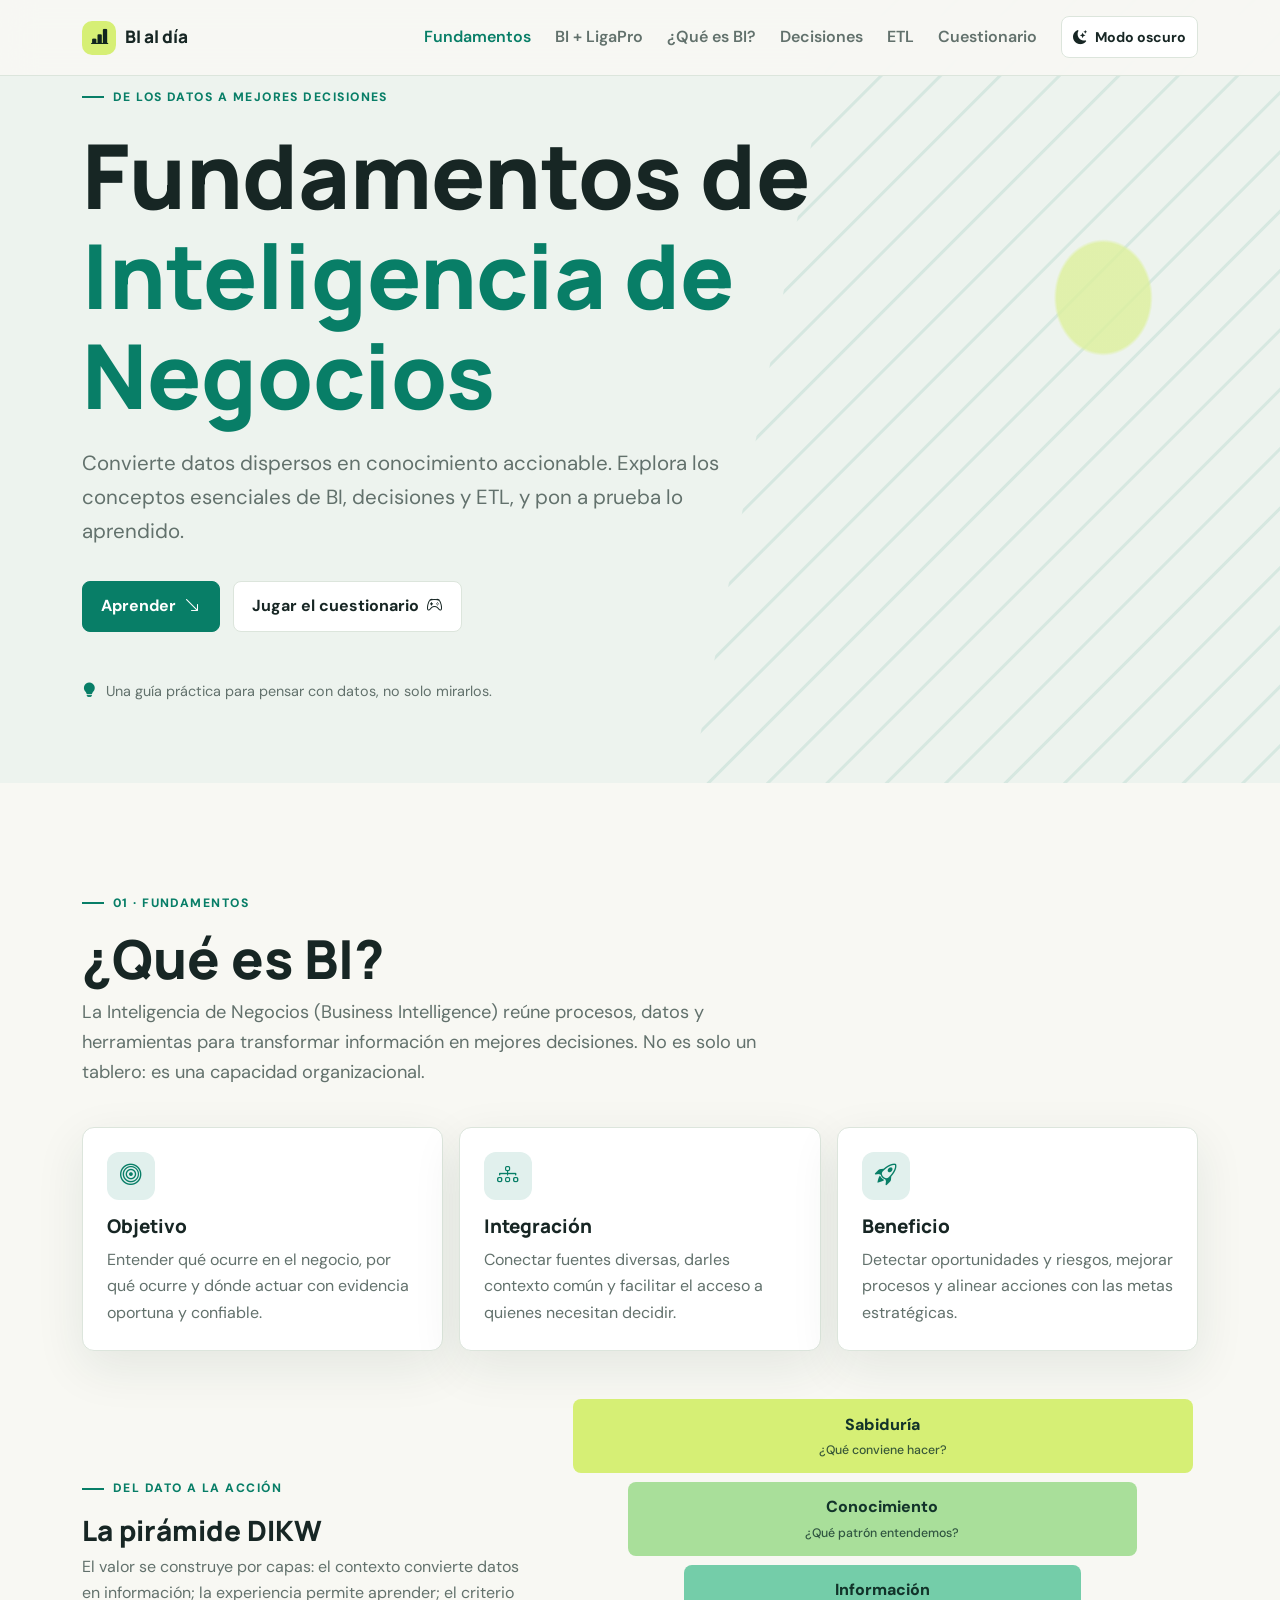
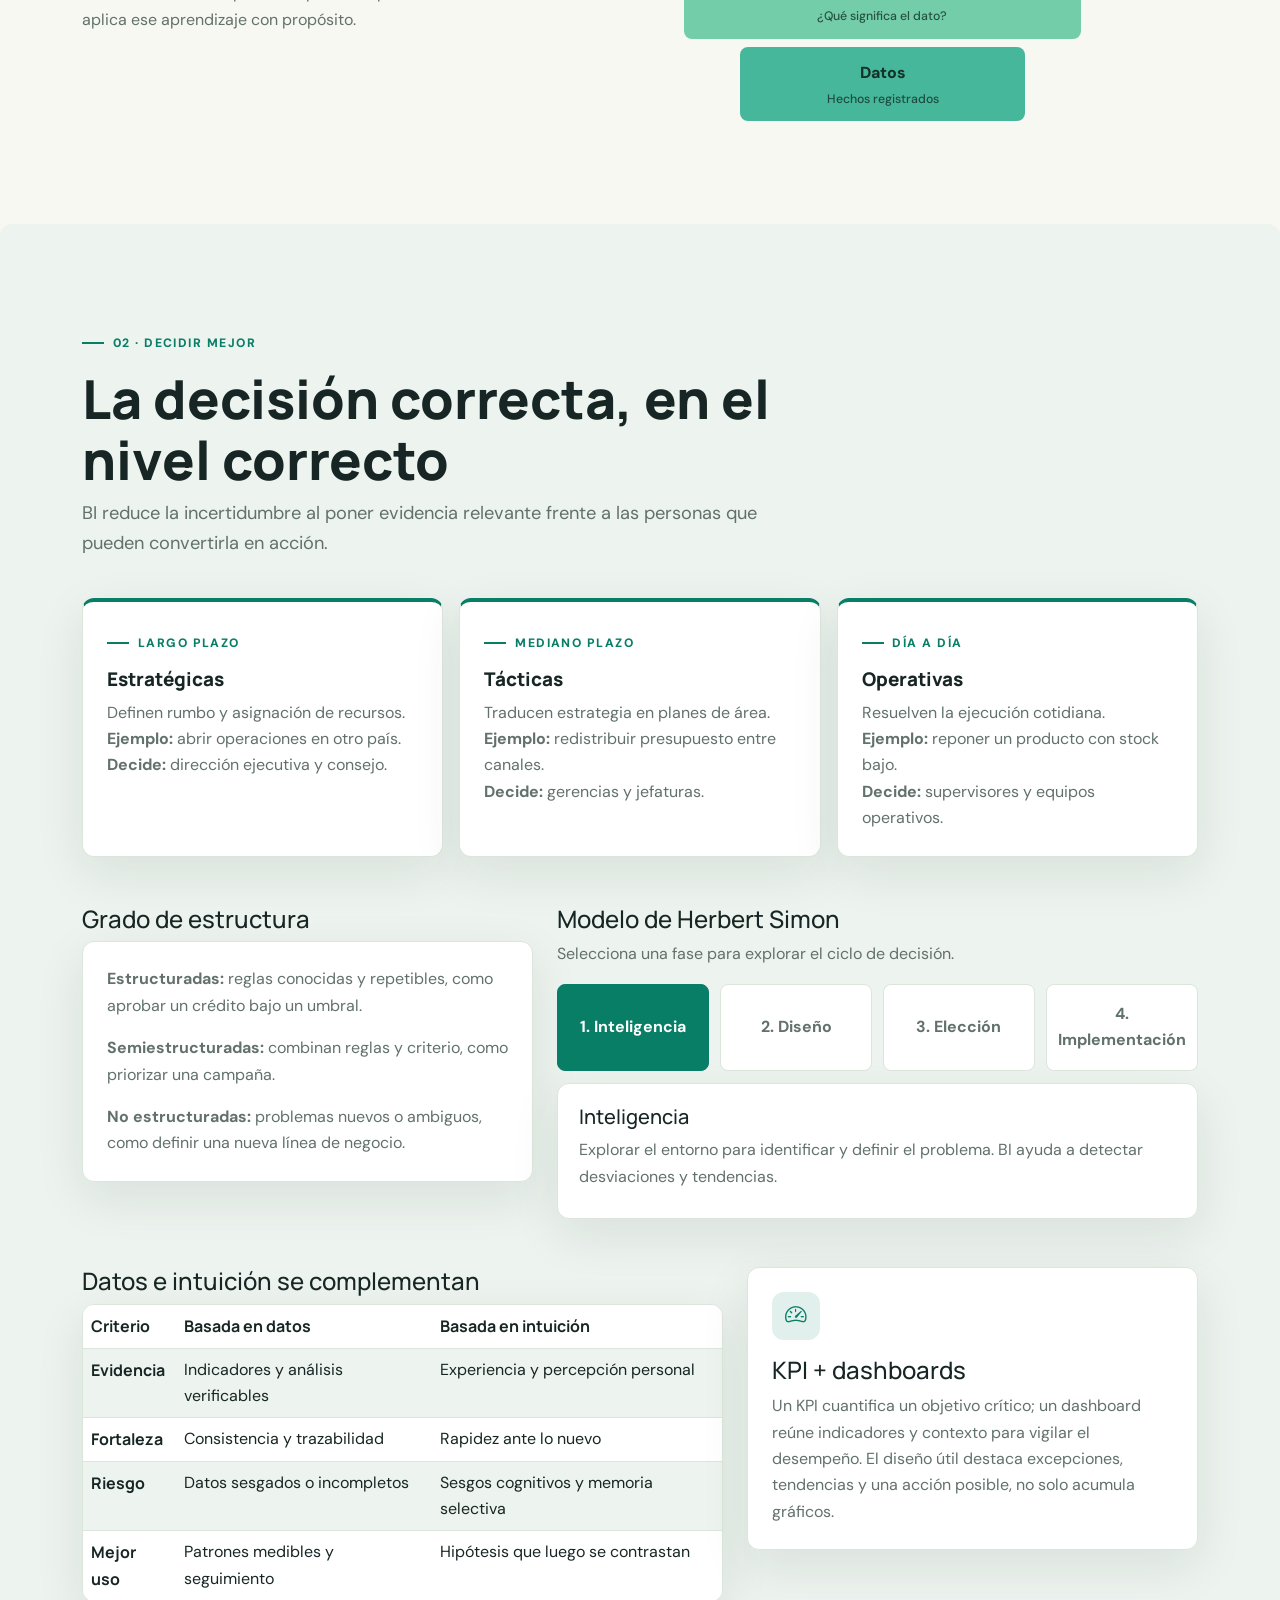
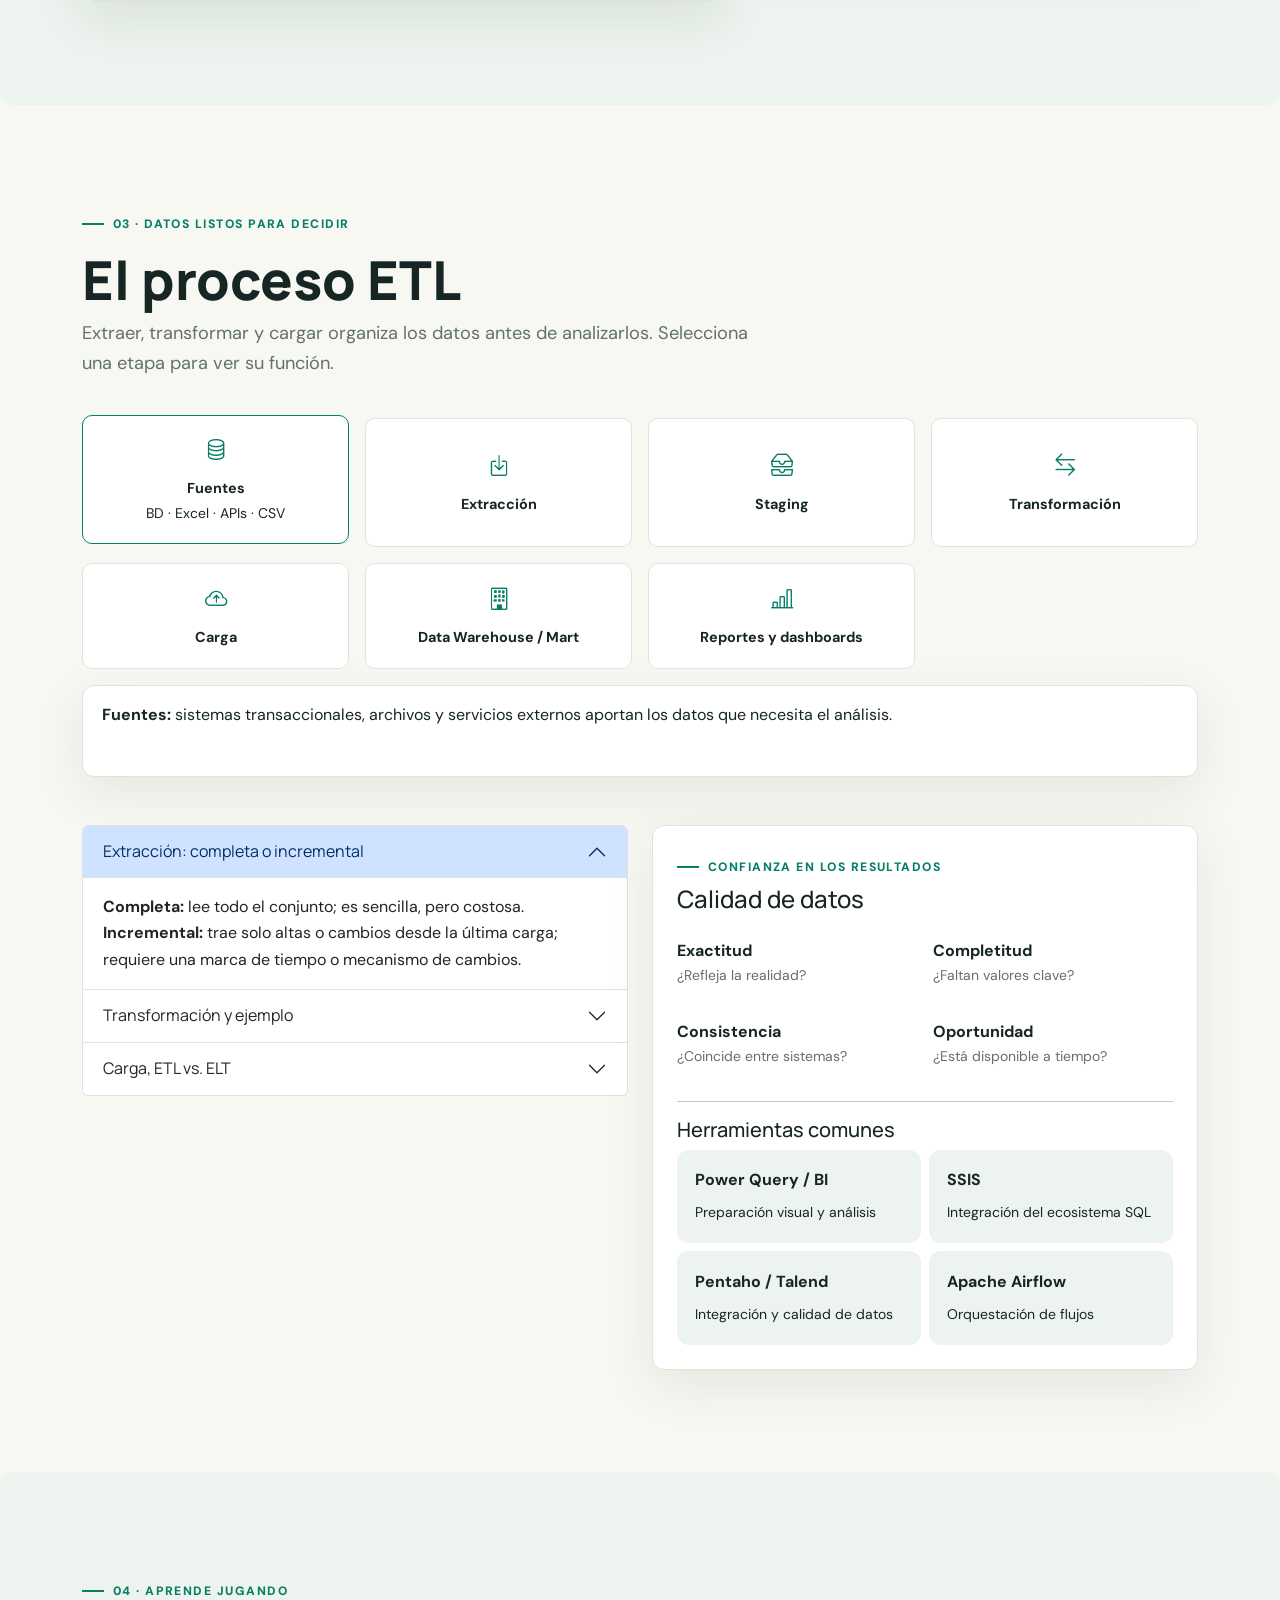
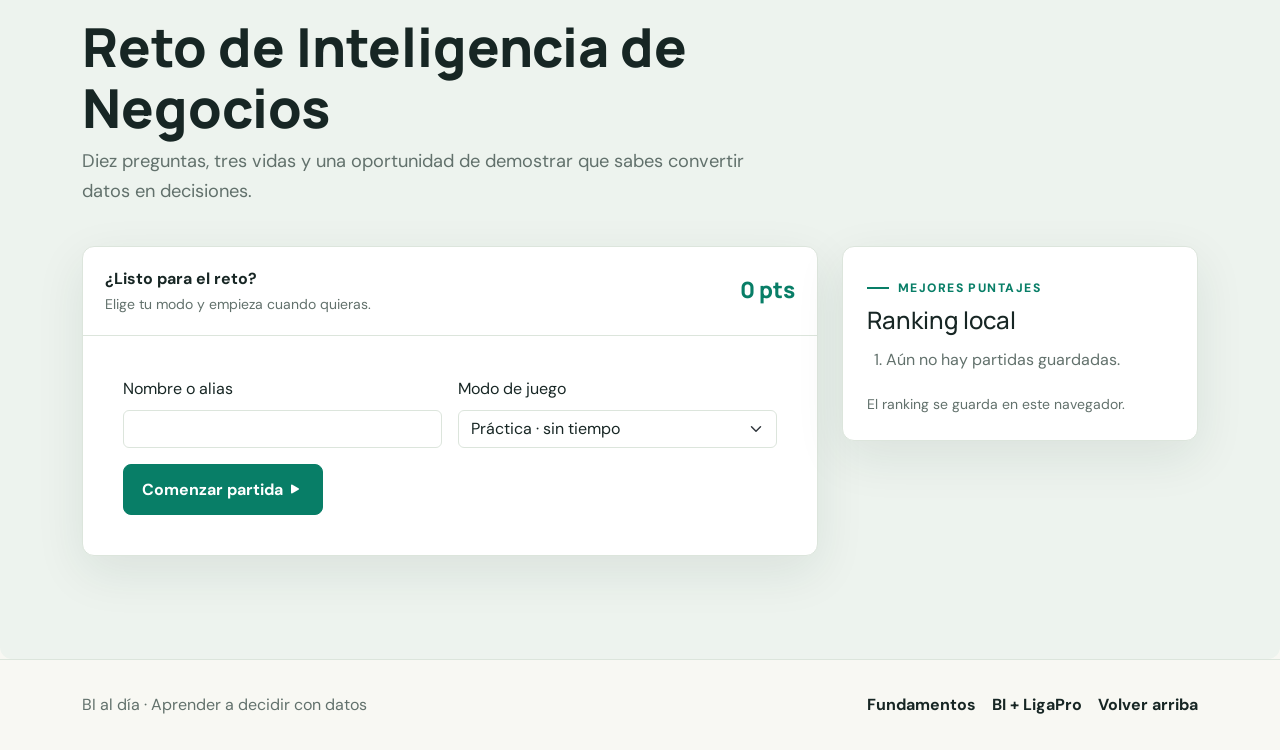
==== commit 04e3091d: "Version 2" ====
--- a/index.html
+++ b/index.html
@@ -27,7 +27,7 @@
 					<li class="nav-item"><a class="nav-link" href="#decisiones">Decisiones</a></li>
 					<li class="nav-item"><a class="nav-link" href="#etl">ETL</a></li>
 					<li class="nav-item"><a class="nav-link" href="#cuestionario">Cuestionario</a></li>
-					<li class="nav-item ms-lg-2"><button class="theme-toggle" type="button" data-theme-toggle aria-label="Activar modo oscuro" title="Cambiar tema"><i class="bi bi-moon-stars-fill" aria-hidden="true"></i></button></li>
+					<li class="nav-item ms-lg-2"><button class="theme-toggle" type="button" data-theme-toggle aria-label="Activar modo oscuro" title="Cambiar tema"><i class="bi bi-moon-stars-fill" aria-hidden="true"></i><span>Modo oscuro</span></button></li>
 				</ul>
 			</div>
 		</div>
--- a/css/styles.css
+++ b/css/styles.css
@@ -70,7 +70,7 @@
 .navbar-toggler { border-color: var(--line); }
 .navbar-toggler-icon { filter: var(--toggler-filter, none); }
 :root[data-theme="dark"] { --toggler-filter: invert(1); }
-.theme-toggle { width: 42px; height: 42px; display: inline-grid; place-items: center; color: var(--ink); background: var(--surface); border: 1px solid var(--line); border-radius: 50%; }
+.theme-toggle { min-height: 42px; display: inline-flex; align-items: center; justify-content: center; gap: .5rem; padding: .45rem .7rem; color: var(--ink); background: var(--surface); border: 1px solid var(--line); border-radius: 8px; font-size: .88rem; font-weight: 700; white-space: nowrap; }
 .theme-toggle:hover { color: var(--brand); border-color: var(--brand); }
 
 .section-pad { padding-block: clamp(4rem, 8vw, 7rem); }
@@ -228,6 +228,9 @@
 .chart-insight { padding: .8rem; background: var(--surface-alt); border-left: 3px solid var(--brand); border-radius: 0 6px 6px 0; font-size: .9rem; }
 .chart-insight strong { color: var(--ink); }
 .filter-bar { padding: 1rem; }
+.dashboard-heading { display: flex; align-items: flex-end; justify-content: space-between; gap: 1rem; margin-bottom: 2.5rem; }
+.dashboard-heading .section-heading { margin-bottom: 0; }
+.dashboard-export { flex: 0 0 auto; margin-bottom: .35rem; }
 .filter-bar label { display: block; margin-bottom: .35rem; color: var(--muted); font-size: .8rem; font-weight: 700; }
 .form-control, .form-select { color: var(--ink); background-color: var(--surface); border-color: var(--line); }
 .form-control:focus, .form-select:focus { color: var(--ink); background-color: var(--surface); border-color: var(--brand); box-shadow: 0 0 0 .2rem color-mix(in srgb, var(--brand) 20%, transparent); }
@@ -256,8 +259,26 @@
 .reveal { opacity: 0; transform: translateY(18px); transition: opacity .65s ease, transform .65s ease; }
 .reveal.is-visible { opacity: 1; transform: none; }
 
+@media print {
+  @page { size: landscape; margin: 12mm; }
+  body > nav, body > footer, main > :not(#dashboard) { display: none !important; }
+  #dashboard { padding-block: 0 !important; }
+  #dashboard .container { width: 100%; max-width: none; }
+  #dashboard .dashboard-export, #dashboard .filter-bar, #dashboard .chart-card select { display: none !important; }
+  #dashboard .dashboard-heading { margin-bottom: 1rem; }
+  #dashboard .section-heading { max-width: none; }
+  #dashboard .section-heading h2 { margin-block: .4rem !important; font-size: 24pt; }
+  #dashboard .section-heading .lead-copy { margin-bottom: 0; font-size: 10pt; }
+  #dashboard .surface { box-shadow: none; break-inside: avoid; }
+  #dashboard .chart-box { height: 190px; }
+  #dashboard .chart-insight { font-size: 8pt; }
+  #dashboard .reveal { opacity: 1; transform: none; }
+}
+
 @media (max-width: 767.98px) {
   :root { --nav-height: 66px; }
+  .dashboard-heading { align-items: flex-start; flex-direction: column; }
+  .dashboard-export { margin-bottom: 0; }
   .hero { min-height: 620px; }
   .hero::before { width: 90%; opacity: .38; }
   .hero-inner { padding-block: 4rem; }
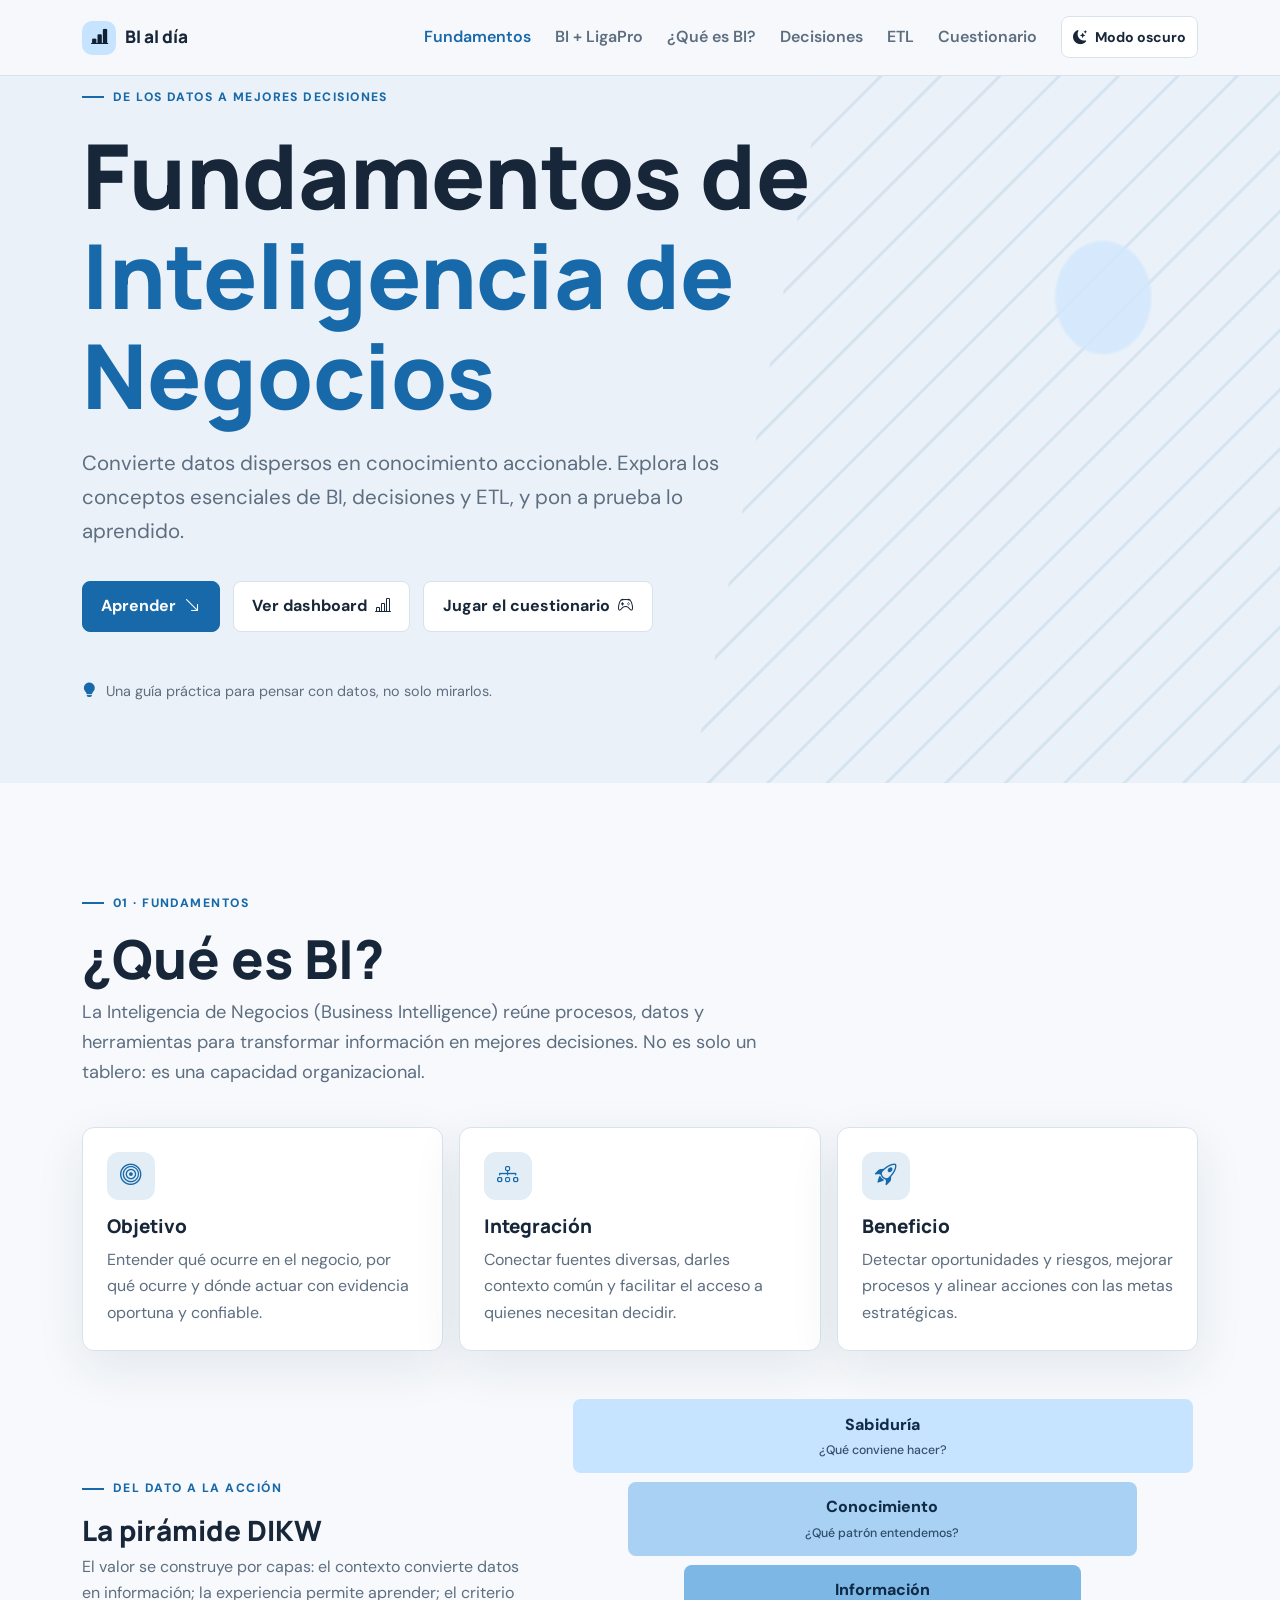
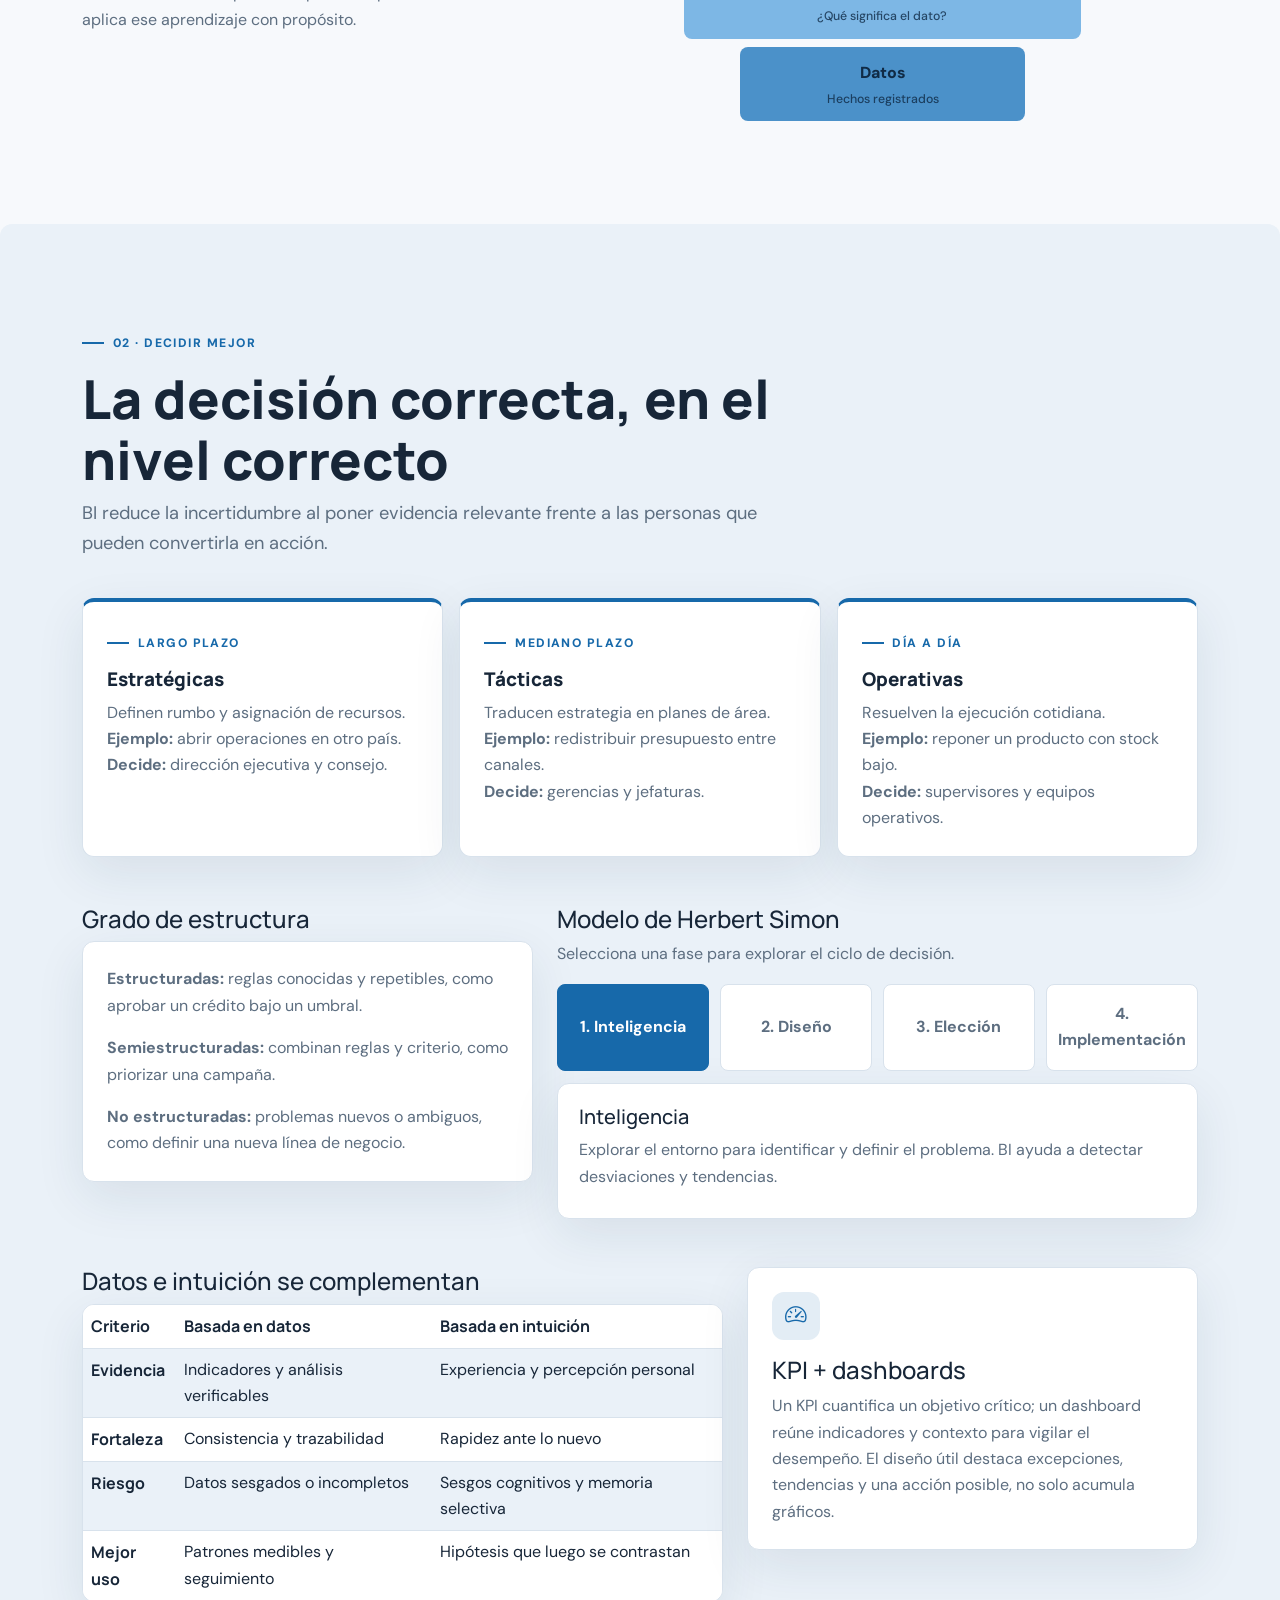
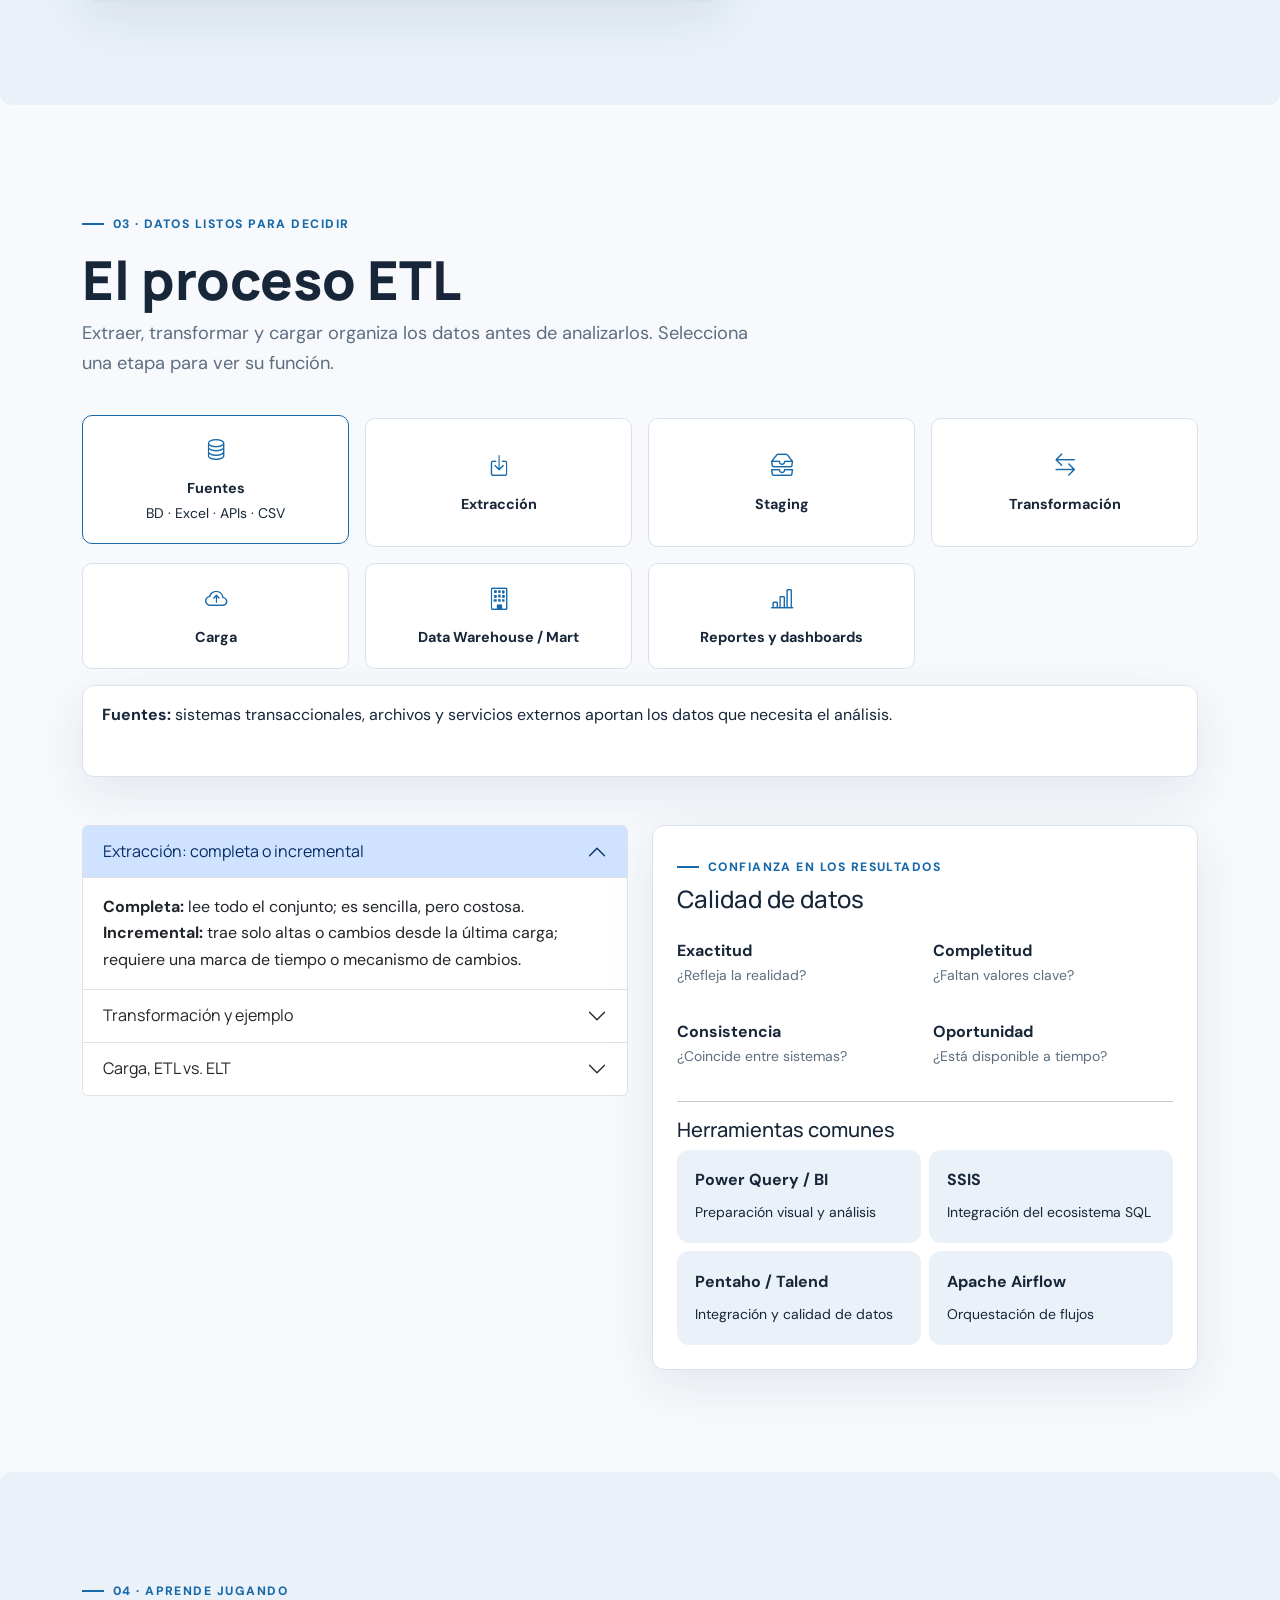
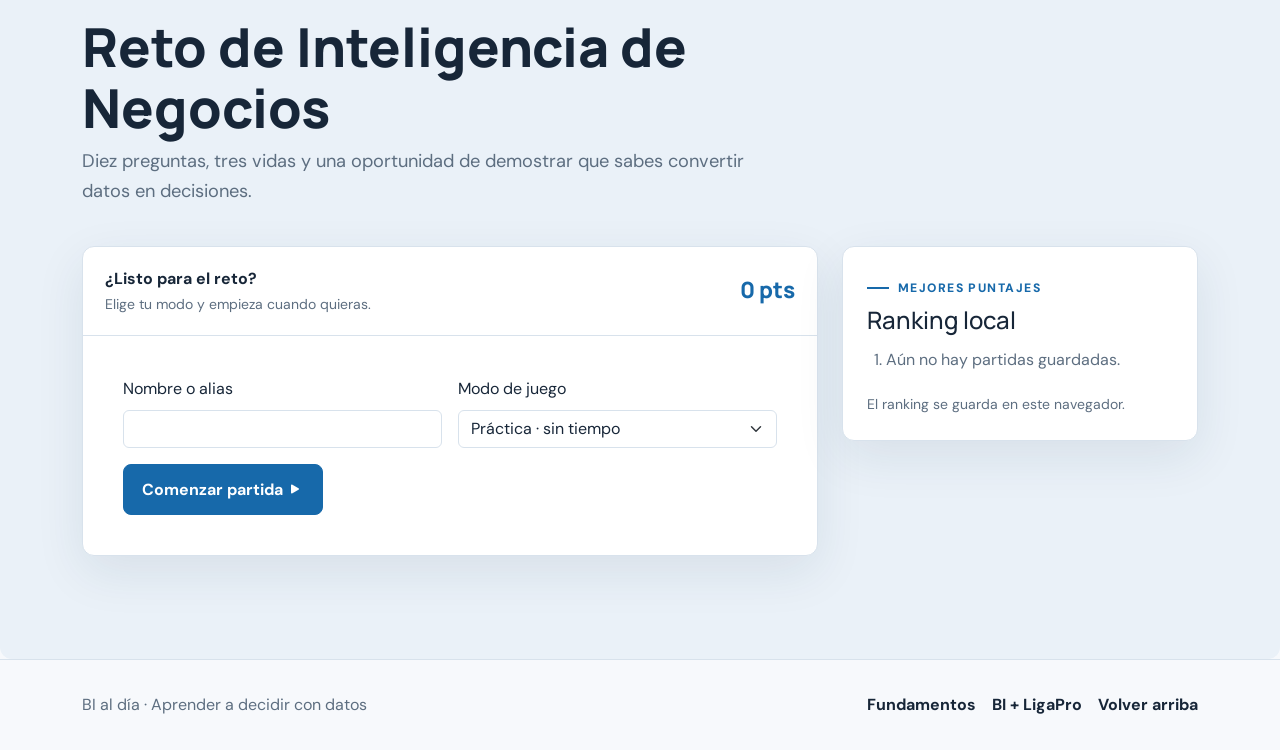
==== commit 2f4ab615: "color_y pdf" ====
--- a/index.html
+++ b/index.html
@@ -41,6 +41,7 @@
 				<p>Convierte datos dispersos en conocimiento accionable. Explora los conceptos esenciales de BI, decisiones y ETL, y pon a prueba lo aprendido.</p>
 				<div class="hero-actions">
 					<a class="btn btn-brand" href="#que-es-bi">Aprender <i class="bi bi-arrow-down-right ms-1" aria-hidden="true"></i></a>
+					<a class="btn btn-outline-custom" href="ligapro.html#dashboard">Ver dashboard <i class="bi bi-bar-chart-line ms-1" aria-hidden="true"></i></a>
 					<a class="btn btn-outline-custom" href="#cuestionario">Jugar el cuestionario <i class="bi bi-controller ms-1" aria-hidden="true"></i></a>
 				</div>
 				<div class="hero-note"><i class="bi bi-lightbulb-fill" aria-hidden="true"></i><span>Una guía práctica para pensar con datos, no solo mirarlos.</span></div>
--- a/css/styles.css
+++ b/css/styles.css
@@ -2,39 +2,39 @@
 
 :root {
   color-scheme: light;
-  --ink: #172624;
-  --muted: #62716c;
-  --paper: #f8f8f3;
+  --ink: #172638;
+  --muted: #5d6e80;
+  --paper: #f7f9fc;
   --surface: #ffffff;
-  --surface-alt: #edf3ee;
-  --line: #dce5dc;
-  --brand: #087e67;
-  --brand-strong: #05634f;
-  --lime: #d6ef75;
+  --surface-alt: #eaf1f8;
+  --line: #d8e2ec;
+  --brand: #1769aa;
+  --brand-strong: #124f85;
+  --lime: #c6e3ff;
   --coral: #ed735b;
   --gold: #e9b949;
-  --shadow: 0 16px 50px rgba(25, 53, 43, .09);
+  --shadow: 0 16px 50px rgba(25, 53, 75, .09);
   --nav-height: 76px;
-  --chart-grid: rgba(23, 38, 36, .12);
-  --chart-text: #52635d;
+  --chart-grid: rgba(23, 38, 56, .12);
+  --chart-text: #52677c;
 }
 
 :root[data-theme="dark"] {
   color-scheme: dark;
-  --ink: #e9f1e9;
-  --muted: #a4b4ab;
-  --paper: #101916;
-  --surface: #18231f;
-  --surface-alt: #202e28;
-  --line: #33443b;
-  --brand: #5bd2ad;
-  --brand-strong: #8ae5c7;
-  --lime: #d6ef75;
+  --ink: #e8f0f8;
+  --muted: #a9bacb;
+  --paper: #111923;
+  --surface: #192431;
+  --surface-alt: #202f3e;
+  --line: #35485a;
+  --brand: #72b9f5;
+  --brand-strong: #a0d2ff;
+  --lime: #c6e3ff;
   --coral: #ff8e76;
   --gold: #edc363;
   --shadow: 0 16px 50px rgba(0, 0, 0, .24);
-  --chart-grid: rgba(233, 241, 233, .15);
-  --chart-text: #b5c5bb;
+  --chart-grid: rgba(232, 240, 248, .15);
+  --chart-text: #b7c8d9;
 }
 
 * { box-sizing: border-box; }
@@ -55,7 +55,7 @@
 a { color: var(--brand); }
 a:hover { color: var(--brand-strong); }
 :focus-visible { outline: 3px solid var(--coral); outline-offset: 3px; }
-::selection { color: #10251e; background: var(--lime); }
+::selection { color: #102033; background: var(--lime); }
 
 .site-nav {
   min-height: var(--nav-height);
@@ -64,7 +64,7 @@
   backdrop-filter: blur(16px);
 }
 .site-nav .navbar-brand { color: var(--ink); font-size: 1.08rem; font-weight: 800; }
-.brand-mark { display: inline-grid; width: 34px; height: 34px; place-items: center; margin-right: .55rem; color: #10251e; background: var(--lime); border-radius: 10px; }
+.brand-mark { display: inline-grid; width: 34px; height: 34px; place-items: center; margin-right: .55rem; color: #102033; background: var(--lime); border-radius: 10px; }
 .site-nav .nav-link { color: var(--muted); font-weight: 600; }
 .site-nav .nav-link:hover, .site-nav .nav-link.active { color: var(--brand); }
 .navbar-toggler { border-color: var(--line); }
@@ -106,8 +106,8 @@
 .hero h1 span { color: var(--brand); }
 .hero p { max-width: 650px; font-size: clamp(1.05rem, 2vw, 1.28rem); }
 .hero-actions { display: flex; flex-wrap: wrap; gap: .8rem; margin-top: 2rem; }
-.btn-brand { --bs-btn-color: #fff; --bs-btn-bg: #087e67; --bs-btn-border-color: #087e67; --bs-btn-hover-color: #fff; --bs-btn-hover-bg: #05634f; --bs-btn-hover-border-color: #05634f; --bs-btn-active-bg: #05634f; padding: .78rem 1.15rem; font-weight: 700; border-radius: 8px; }
-:root[data-theme="dark"] .btn-brand { --bs-btn-color: #10251e; --bs-btn-bg: #5bd2ad; --bs-btn-border-color: #5bd2ad; --bs-btn-hover-color: #10251e; --bs-btn-hover-bg: #8ae5c7; --bs-btn-hover-border-color: #8ae5c7; }
+.btn-brand { --bs-btn-color: #fff; --bs-btn-bg: #1769aa; --bs-btn-border-color: #1769aa; --bs-btn-hover-color: #fff; --bs-btn-hover-bg: #124f85; --bs-btn-hover-border-color: #124f85; --bs-btn-active-bg: #124f85; padding: .78rem 1.15rem; font-weight: 700; border-radius: 8px; }
+:root[data-theme="dark"] .btn-brand { --bs-btn-color: #102033; --bs-btn-bg: #72b9f5; --bs-btn-border-color: #72b9f5; --bs-btn-hover-color: #102033; --bs-btn-hover-bg: #a0d2ff; --bs-btn-hover-border-color: #a0d2ff; }
 .btn-outline-custom { color: var(--ink); border: 1px solid var(--line); background: var(--surface); padding: .78rem 1.15rem; font-weight: 700; border-radius: 8px; }
 .btn-outline-custom:hover { color: var(--brand); border-color: var(--brand); }
 .hero-note { display: flex; align-items: center; gap: .6rem; margin-top: 3rem; color: var(--muted); font-size: .9rem; }
@@ -117,19 +117,19 @@
 .content-card h3 { margin: 1rem 0 .6rem; font-size: 1.18rem; }
 .content-card p { margin-bottom: 0; }
 .dikw { display: grid; gap: .55rem; max-width: 620px; margin-inline: auto; }
-.dikw-step { position: relative; display: grid; min-height: 74px; place-items: center; margin-inline: auto; padding: .7rem 1rem; color: #12332a; border-radius: 8px; text-align: center; font-weight: 800; }
+.dikw-step { position: relative; display: grid; min-height: 74px; place-items: center; margin-inline: auto; padding: .7rem 1rem; color: #102b46; border-radius: 8px; text-align: center; font-weight: 800; }
 .dikw-step small { display: block; font-size: .77rem; font-weight: 500; opacity: .8; }
-.dikw-step:nth-child(1) { width: 100%; background: #d6ef75; }
-.dikw-step:nth-child(2) { width: 82%; background: #a9df9a; }
-.dikw-step:nth-child(3) { width: 64%; background: #74cda9; }
-.dikw-step:nth-child(4) { width: 46%; background: #47b79b; }
+.dikw-step:nth-child(1) { width: 100%; background: #c6e3ff; }
+.dikw-step:nth-child(2) { width: 82%; background: #a8d1f4; }
+.dikw-step:nth-child(3) { width: 64%; background: #7db7e5; }
+.dikw-step:nth-child(4) { width: 46%; background: #4b91c9; }
 .decision-card { border-top: 4px solid var(--brand); }
 .decision-card:nth-child(2) { border-top-color: var(--gold); }
 .decision-card:nth-child(3) { border-top-color: var(--coral); }
 .phase-list { display: grid; grid-template-columns: repeat(4, 1fr); gap: .65rem; }
 .phase-button { padding: 1rem .65rem; color: var(--muted); background: var(--surface); border: 1px solid var(--line); border-radius: 8px; font-weight: 700; }
 .phase-button[aria-selected="true"] { color: #fff; background: var(--brand); border-color: var(--brand); }
-:root[data-theme="dark"] .phase-button[aria-selected="true"] { color: #10251e; }
+:root[data-theme="dark"] .phase-button[aria-selected="true"] { color: #102033; }
 .phase-detail { min-height: 136px; padding: 1.3rem; margin-top: .8rem; }
 .table-custom { --bs-table-bg: var(--surface); --bs-table-color: var(--ink); --bs-table-border-color: var(--line); --bs-table-striped-bg: var(--surface-alt); --bs-table-striped-color: var(--ink); }
 .table-custom th { font-family: 'Manrope', sans-serif; }
@@ -150,9 +150,9 @@
 .quiz-score { color: var(--brand); font-family: 'Manrope', sans-serif; font-size: 1.4rem; font-weight: 800; }
 .quiz-option { width: 100%; padding: .9rem 1rem; color: var(--ink); background: var(--surface); border: 1px solid var(--line); border-radius: 8px; text-align: left; }
 .quiz-option:hover:not(:disabled) { border-color: var(--brand); background: var(--surface-alt); }
-.quiz-option.correct { border-color: #26844e; background: #daf4e2; color: #174b2c; }
+.quiz-option.correct { border-color: #2470aa; background: #e2f1ff; color: #1a4265; }
 .quiz-option.wrong { border-color: #c44b3d; background: #ffe1db; color: #67261f; }
-:root[data-theme="dark"] .quiz-option.correct { background: #224832; color: #d5f5df; }
+:root[data-theme="dark"] .quiz-option.correct { background: #1e3d58; color: #d7ecff; }
 :root[data-theme="dark"] .quiz-option.wrong { background: #542b27; color: #ffe0db; }
 .quiz-meta { display: flex; flex-wrap: wrap; gap: .75rem 1.25rem; color: var(--muted); font-size: .9rem; }
 .heart { color: var(--coral); }
@@ -209,14 +209,14 @@
 .confetti-11 { left: 92%; background: var(--gold); --drift: -48px; animation-delay: .65s; }
 @keyframes confetti-fall { to { transform: translate3d(var(--drift), 105vh, 0) rotate(720deg); opacity: .1; } }
 
-.league-hero { min-height: 620px; color: #f4f5e9; background: #12382e; }
-.league-hero::before { width: min(60%, 850px); opacity: .65; background: repeating-linear-gradient(0deg, transparent 0 54px, rgba(214,239,117,.24) 55px 57px, transparent 58px 112px), repeating-linear-gradient(90deg, transparent 0 54px, rgba(214,239,117,.24) 55px 57px, transparent 58px 112px); clip-path: none; }
+.league-hero { min-height: 620px; color: #f0f6fc; background: #142c43; }
+.league-hero::before { width: min(60%, 850px); opacity: .65; background: repeating-linear-gradient(0deg, transparent 0 54px, rgba(114,185,245,.24) 55px 57px, transparent 58px 112px), repeating-linear-gradient(90deg, transparent 0 54px, rgba(114,185,245,.24) 55px 57px, transparent 58px 112px); clip-path: none; }
 .league-hero h1 { max-width: 900px; }
-.league-hero p { color: #d4e3d9; }
+.league-hero p { color: #d1e0ef; }
 .league-hero .eyebrow { color: var(--lime); }
-.league-hero .hero-note { color: #c5d6cb; }
+.league-hero .hero-note { color: #c4d5e6; }
 .league-hero .hero-note i { color: var(--lime); }
-.season-stamp { display: inline-block; padding: .5rem .75rem; color: #10251e; background: var(--lime); border-radius: 4px; font-weight: 800; }
+.season-stamp { display: inline-block; padding: .5rem .75rem; color: #102033; background: var(--lime); border-radius: 4px; font-weight: 800; }
 .kpi-card { position: relative; min-height: 175px; padding: 1.35rem; overflow: hidden; }
 .kpi-card .icon-box { margin-bottom: 1rem; }
 .kpi-value { color: var(--ink); font-family: 'Manrope', sans-serif; font-size: clamp(1.55rem, 3vw, 2.15rem); font-weight: 800; line-height: 1.15; }
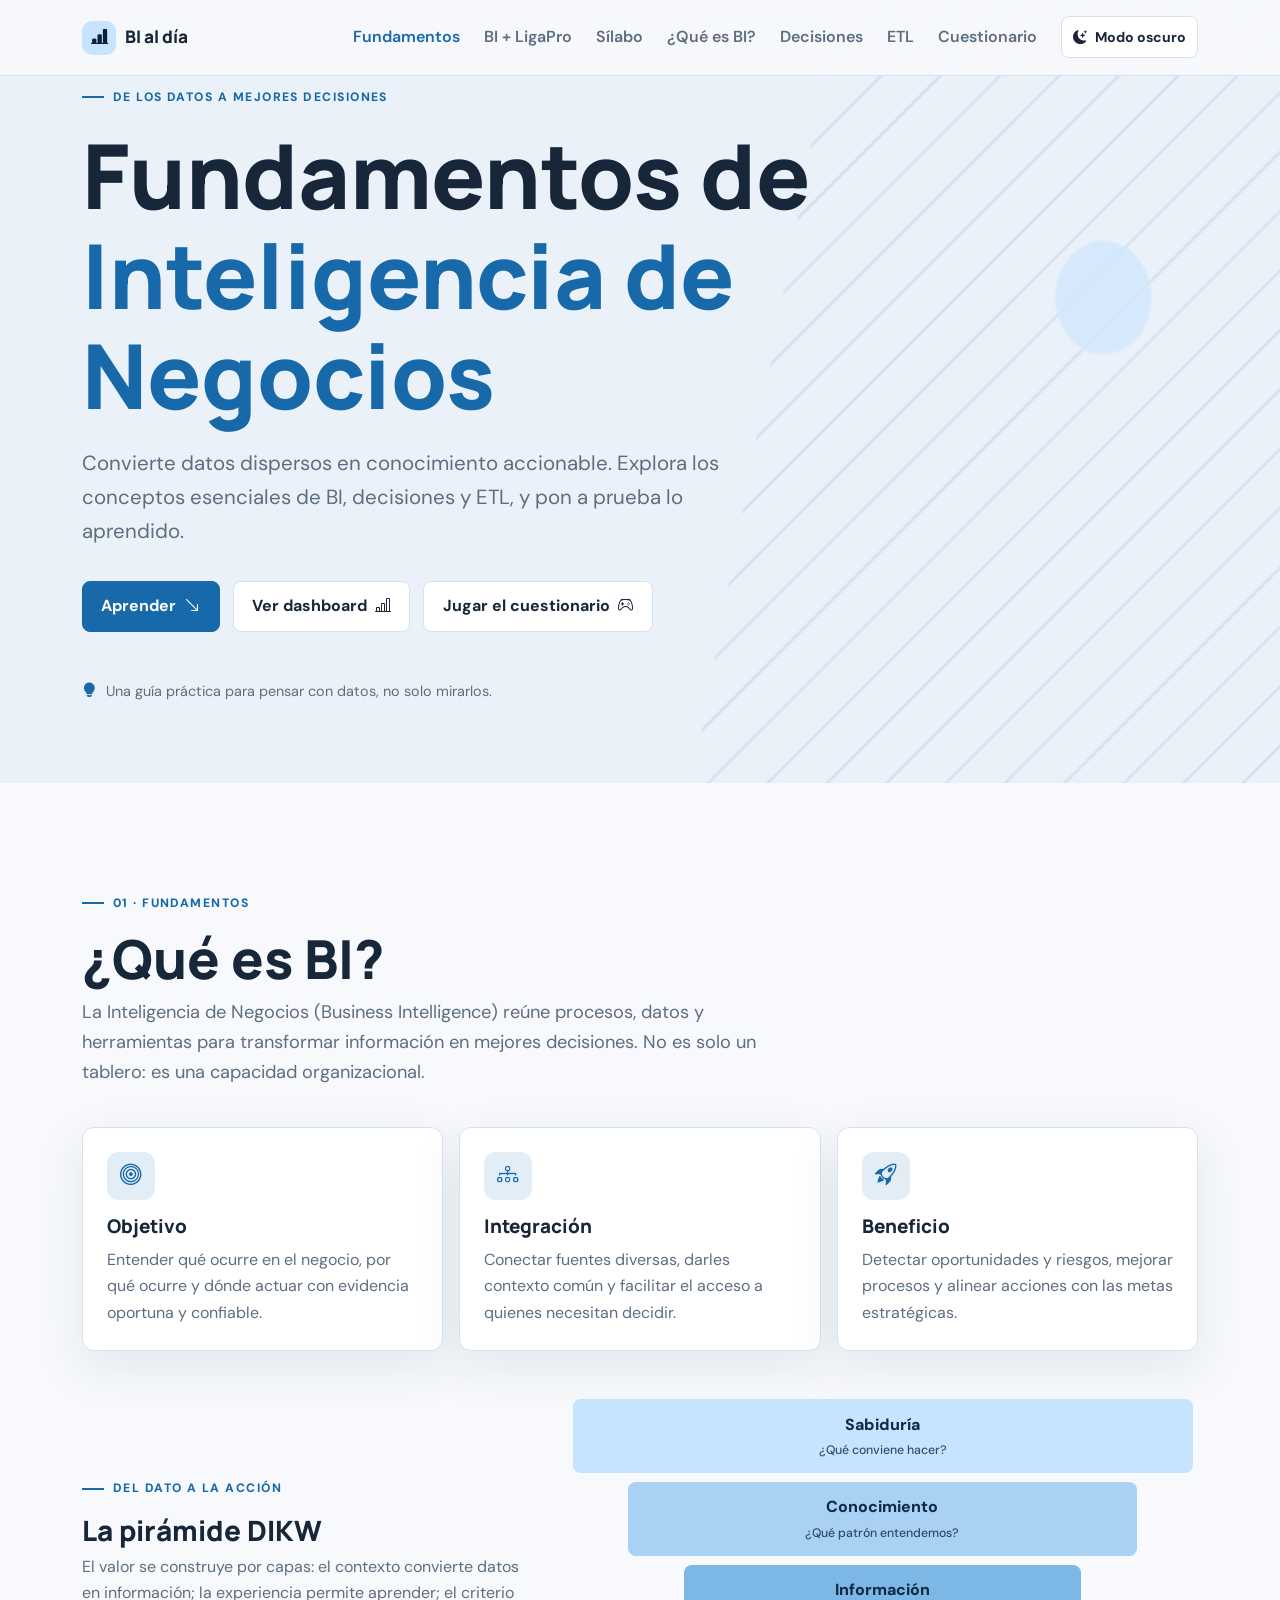
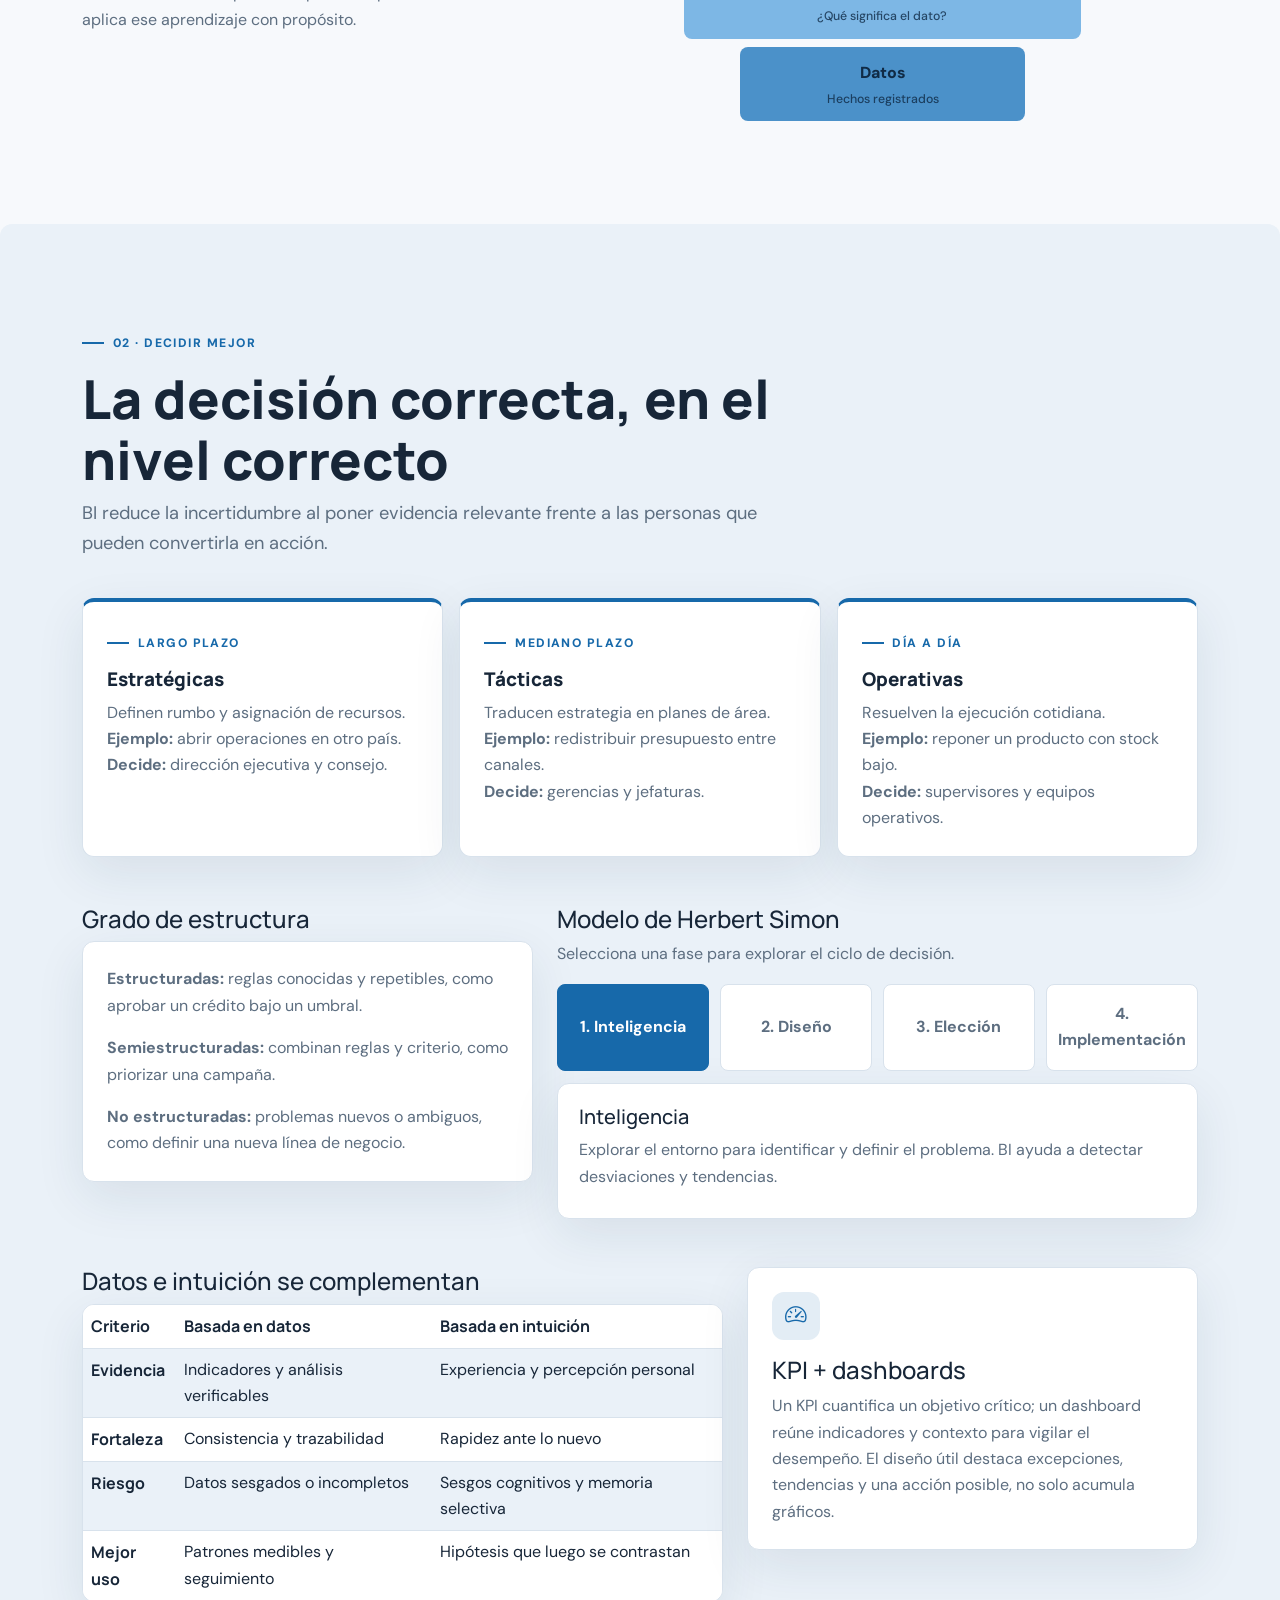
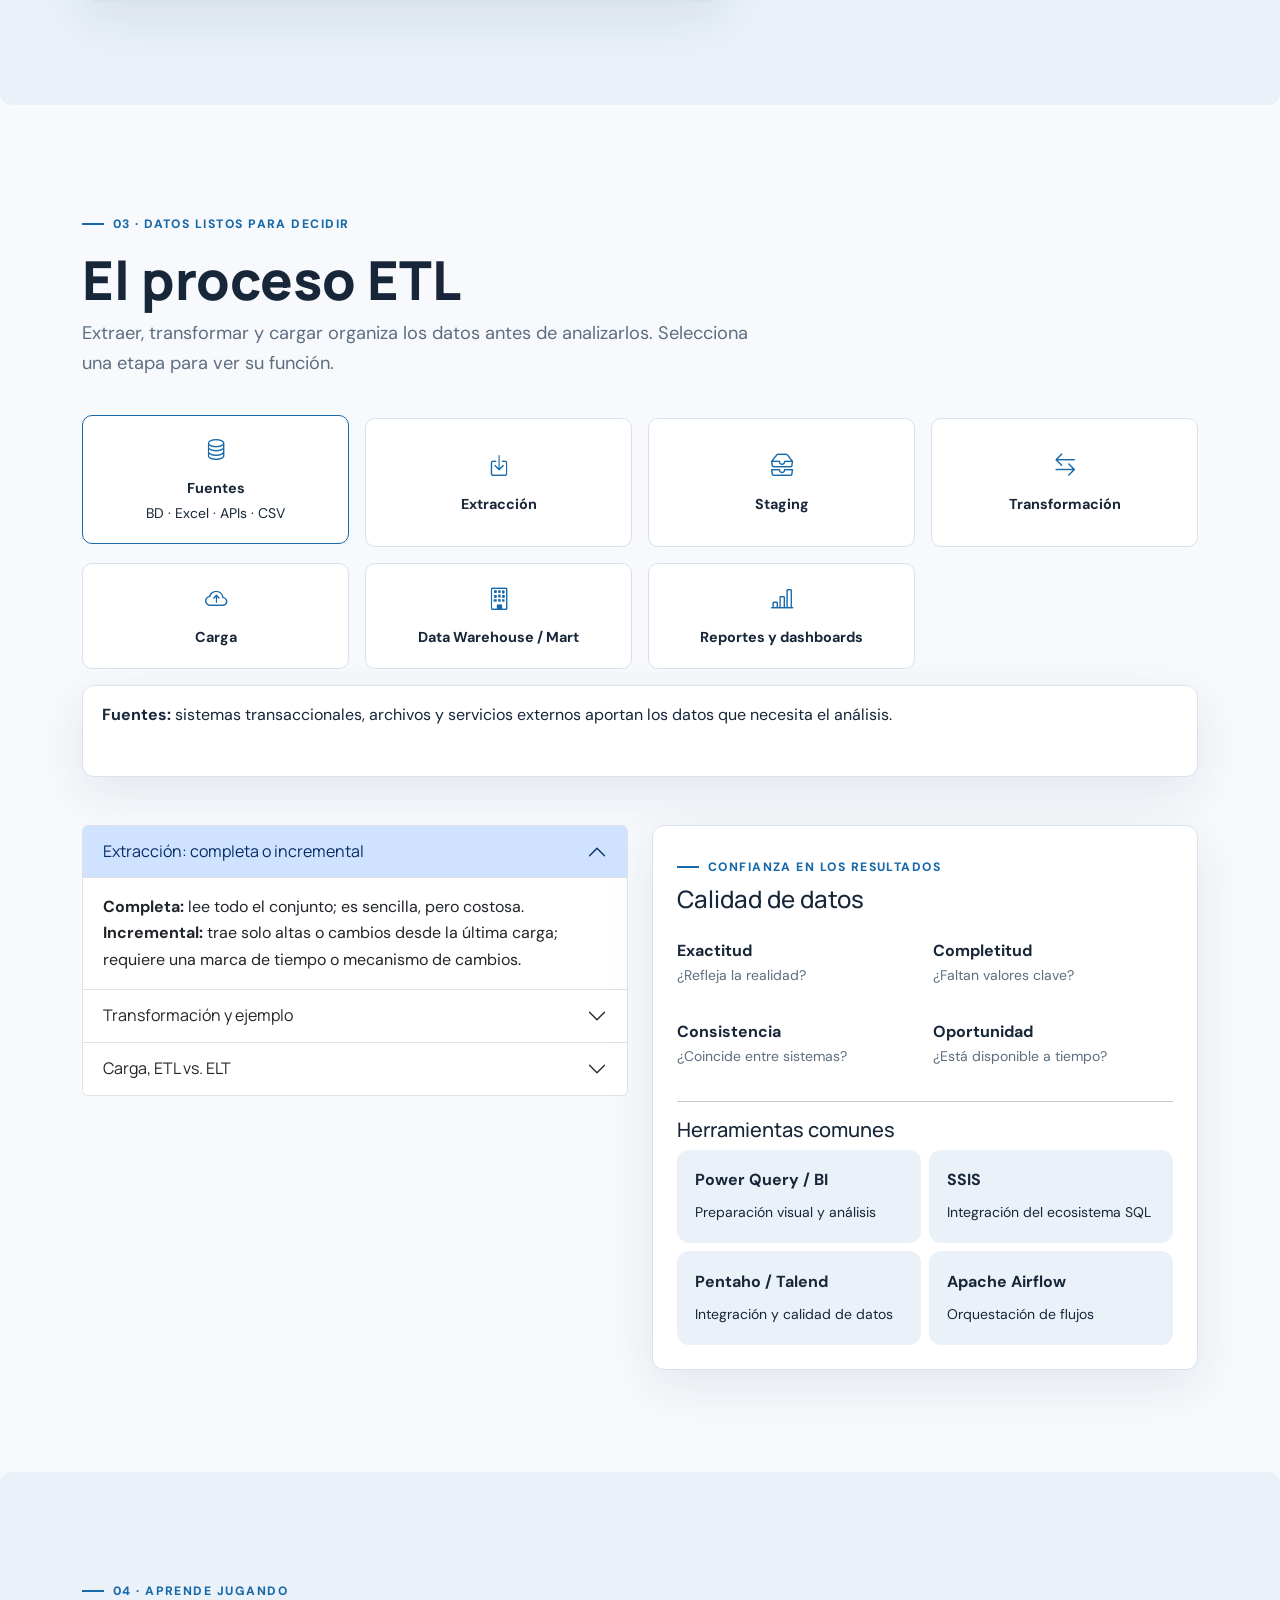
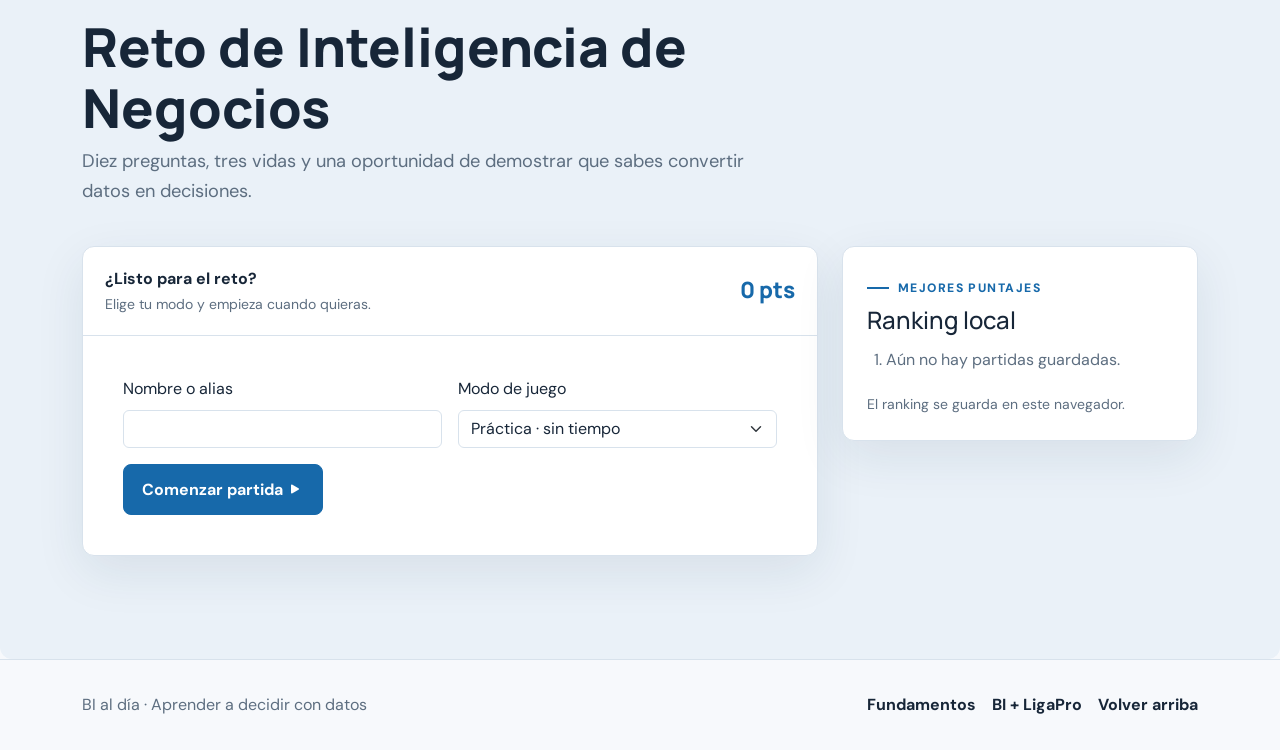
==== commit b1bfc4c8: "Silabo_Version1" ====
--- a/index.html
+++ b/index.html
@@ -23,6 +23,7 @@
 				<ul class="navbar-nav ms-auto align-items-lg-center gap-lg-2">
 					<li class="nav-item"><a class="nav-link active" aria-current="page" href="index.html">Fundamentos</a></li>
 					<li class="nav-item"><a class="nav-link" href="ligapro.html">BI + LigaPro</a></li>
+					<li class="nav-item"><a class="nav-link" href="silabo.html">Sílabo</a></li>
 					<li class="nav-item"><a class="nav-link" href="#que-es-bi">¿Qué es BI?</a></li>
 					<li class="nav-item"><a class="nav-link" href="#decisiones">Decisiones</a></li>
 					<li class="nav-item"><a class="nav-link" href="#etl">ETL</a></li>
--- a/css/styles.css
+++ b/css/styles.css
@@ -297,3 +297,193 @@
   *, *::before, *::after { scroll-behavior: auto !important; animation-duration: .01ms !important; animation-iteration-count: 1 !important; transition-duration: .01ms !important; }
   .reveal { opacity: 1; transform: none; }
 }
+
+/* === SÍLABO === */
+:root {
+  --silabo-u1: #1769aa;
+  --silabo-u2: #c28a24;
+  --silabo-u3: #c45f4b;
+}
+:root[data-theme="dark"] {
+  --silabo-u1: #72b9f5;
+  --silabo-u2: #edc363;
+  --silabo-u3: #ff8e76;
+}
+.silabo-hero { min-height: 620px; background: var(--surface-alt); }
+.silabo-hero::before { width: min(58%, 780px); background: repeating-linear-gradient(135deg, transparent 0 20px, color-mix(in srgb, var(--brand) 20%, transparent) 21px 23px, transparent 24px 44px); }
+.silabo-hero h1 { max-width: 920px; font-size: clamp(2.25rem, 5.2vw, 4.8rem); }
+.silabo-hero > .hero-inner > p { max-width: 720px; }
+.silabo-hero-meta { display: flex; flex-wrap: wrap; gap: .5rem; margin-top: 1.4rem; }
+.silabo-hero-meta span { padding: .35rem .65rem; color: var(--ink); background: var(--surface); border: 1px solid var(--line); border-radius: 6px; font-size: .86rem; font-weight: 700; }
+.technical-card { display: grid; grid-template-columns: 48px minmax(0, 1fr); align-items: center; gap: .35rem .85rem; height: 100%; min-height: 112px; padding: 1rem; }
+.technical-card .icon-box { grid-row: span 2; }
+.technical-label { color: var(--muted); font-size: .78rem; font-weight: 700; }
+.technical-card strong { line-height: 1.35; overflow-wrap: anywhere; }
+.hours-counter { display: grid; min-height: 140px; padding: 1.1rem; background: var(--surface); border: 1px solid var(--line); border-radius: 8px; text-align: center; }
+.hours-counter > span { color: var(--muted); font-size: .86rem; font-weight: 700; }
+.hours-counter > span i { color: var(--brand); }
+.hours-counter strong { color: var(--brand); font-family: 'Manrope', sans-serif; font-size: 2.3rem; line-height: 1.1; }
+.hours-counter small { color: var(--muted); }
+.purpose-card { height: 100%; padding: 1.4rem; }
+.purpose-card h3 { margin: 1.1rem 0 .6rem; font-size: 1.12rem; }
+.purpose-card p { margin: 0; }
+.silabo-chart-card { height: 100%; padding: 1.3rem; }
+.silabo-chart-card h3 { margin-bottom: .35rem; font-size: 1.08rem; }
+.silabo-chart-card > p { margin-bottom: .7rem; }
+.silabo-chart-box { position: relative; height: 300px; }
+.silabo-chart-box--topics { height: 560px; }
+.unit-chart-legend { display: flex; flex-wrap: wrap; gap: .45rem 1rem; margin-bottom: .5rem; }
+.unit-chart-legend span { display: inline-flex; align-items: center; gap: .4rem; color: var(--muted); font-size: .78rem; font-weight: 700; }
+.unit-chart-legend i { width: 11px; height: 11px; background: var(--unit-color); border-radius: 3px; }
+.silabo-unit-tabs { display: flex; flex-wrap: wrap; gap: .6rem; margin-bottom: 1rem; }
+.unit-tab { padding: .75rem 1rem; color: var(--muted); background: var(--surface); border: 1px solid var(--line); border-radius: 8px; font-weight: 700; }
+.unit-tab[aria-selected="true"] { color: #fff; background: var(--brand); border-color: var(--brand); }
+:root[data-theme="dark"] .unit-tab[aria-selected="true"] { color: #102033; }
+.unit-panel[hidden] { display: none; }
+.unit-overview { padding: clamp(1rem, 3vw, 1.7rem); }
+.unit-title-row { display: flex; align-items: flex-end; justify-content: space-between; gap: 1rem; }
+.unit-title-row h3 { max-width: 760px; margin: .65rem 0 0; font-size: clamp(1.25rem, 2.4vw, 1.8rem); }
+.unit-weight-label { flex: 0 0 auto; color: var(--brand); font-weight: 800; }
+.unit-progress { height: 9px; background: var(--surface-alt); }
+.unit-progress .progress-bar, .silabo-progress .progress-bar { background: var(--brand); }
+.unit-fact { height: 100%; padding: 1rem; background: var(--surface-alt); border-radius: 8px; }
+.unit-fact strong { display: block; margin-bottom: .4rem; }
+.unit-fact p, .method-card p { margin: 0; }
+.method-card { display: flex; align-items: flex-start; gap: .9rem; padding: 1rem; border: 1px solid var(--line); border-radius: 8px; }
+.method-card .icon-box { flex: 0 0 auto; }
+.method-card strong { display: block; margin: .2rem 0 .35rem; }
+.unit-table-wrap { margin-top: 1.2rem; border: 1px solid var(--line); border-radius: 8px; }
+.unit-table-wrap caption { padding: .8rem; color: var(--ink); font-family: 'Manrope', sans-serif; font-weight: 800; }
+.unit-table-wrap th, .unit-table-wrap td { vertical-align: middle; }
+.unit-table-wrap tfoot { border-top: 2px solid var(--line); font-weight: 700; }
+.topic-review-link { display: inline-flex; align-items: center; gap: .3rem; margin-left: .55rem; color: var(--brand); font-size: .78rem; font-weight: 700; text-decoration: none; white-space: nowrap; }
+.topic-review-link:hover { color: var(--brand-strong); text-decoration: underline; }
+.unit-meta-grid { display: grid; grid-template-columns: 1.3fr 1fr 1fr; gap: 1rem; margin-top: 1.4rem; }
+.unit-meta-grid h4 { margin-bottom: .65rem; font-size: .93rem; }
+.unit-meta-grid p { margin: 0; }
+.silabo-badges { display: flex; flex-wrap: wrap; gap: .4rem; }
+.silabo-badge { display: inline-flex; padding: .32rem .55rem; color: var(--brand-strong); background: color-mix(in srgb, var(--brand) 12%, var(--surface)); border-radius: 5px; font-size: .77rem; font-weight: 700; }
+:root[data-theme="dark"] .silabo-badge { color: var(--brand-strong); }
+.silabo-badge--muted { color: var(--muted); background: var(--surface-alt); }
+.unit-total-row { display: flex; flex-wrap: wrap; justify-content: space-between; gap: .4rem 1rem; margin-top: 1.2rem; padding-top: .9rem; border-top: 1px solid var(--line); font-size: .86rem; }
+.unit-total-row strong { color: var(--brand); }
+.calendar-summary, .calendar-track { height: 100%; padding: 1.4rem; }
+.calendar-summary h3 { color: var(--brand); font-family: 'Manrope', sans-serif; font-size: 2rem; font-weight: 800; }
+.calendar-summary > p { color: var(--muted); }
+.countdown-grid { display: grid; grid-template-columns: repeat(3, 1fr); gap: .6rem; margin: 1.2rem 0; }
+.countdown-grid > div { display: grid; padding: .7rem .35rem; background: var(--surface-alt); border-radius: 7px; text-align: center; }
+.countdown-grid strong { color: var(--brand); font-family: 'Manrope', sans-serif; font-size: 1.6rem; line-height: 1.2; }
+.countdown-grid span { color: var(--muted); font-size: .75rem; }
+.countdown-ended { grid-column: 1 / -1; color: var(--muted); }
+.silabo-percent { color: var(--brand); font-size: .88rem; font-weight: 800; white-space: nowrap; }
+.silabo-progress { height: 10px; background: var(--surface-alt); }
+.period-line { position: relative; display: flex; justify-content: space-between; min-height: 140px; margin-top: 1.4rem; }
+.period-line::before { position: absolute; top: 14px; right: 0; left: 0; height: 2px; content: ''; background: var(--line); }
+.timeline-event { position: absolute; top: 0; left: var(--event-position); display: grid; justify-items: center; gap: .25rem; width: 120px; transform: translateX(-50%); text-align: center; }
+.timeline-event:first-child { transform: translateX(-15%); }
+.timeline-event:last-child { transform: translateX(-85%); }
+.timeline-dot { z-index: 1; display: grid; width: 30px; height: 30px; place-items: center; color: var(--brand); background: var(--surface); border: 2px solid var(--brand); border-radius: 50%; }
+.timeline-event.is-complete .timeline-dot { color: #fff; background: var(--brand); }
+:root[data-theme="dark"] .timeline-event.is-complete .timeline-dot { color: #102033; }
+.timeline-event strong { margin-top: .35rem; font-size: .88rem; }
+.timeline-event time, .timeline-state { color: var(--muted); font-size: .72rem; }
+.timeline-event.is-complete .timeline-state { color: var(--brand); font-weight: 800; }
+.skill-flip { display: block; width: 100%; min-height: 250px; padding: 0; color: var(--ink); background: transparent; border: 0; border-radius: 8px; perspective: 900px; text-align: left; }
+.skill-flip-inner { position: relative; display: block; min-height: 250px; transform-style: preserve-3d; transition: transform .55s ease; }
+.skill-flip[aria-expanded="true"] .skill-flip-inner { transform: rotateY(180deg); }
+.skill-face { position: absolute; inset: 0; display: flex; flex-direction: column; justify-content: center; gap: .65rem; padding: 1.3rem; background: var(--surface); border: 1px solid var(--line); border-radius: 8px; box-shadow: var(--shadow); backface-visibility: hidden; }
+.skill-face-front { align-items: center; text-align: center; }
+.skill-face-front strong { font-family: 'Manrope', sans-serif; font-size: 1.15rem; }
+.skill-face-back { transform: rotateY(180deg); }
+.skill-face-back > strong { color: var(--brand); font-family: 'Manrope', sans-serif; font-size: 1.08rem; }
+.skill-development { padding-top: .65rem; border-top: 1px solid var(--line); font-size: .86rem; }
+.skill-development b { display: block; margin-bottom: .25rem; }
+.skill-icon { display: grid; width: 58px; height: 58px; place-items: center; color: var(--brand); background: color-mix(in srgb, var(--brand) 12%, var(--surface)); border-radius: 14px; font-size: 1.55rem; }
+.skill-hint { color: var(--muted); font-size: .8rem; }
+.plastrack-panel { overflow: hidden; padding: clamp(1.25rem, 4vw, 2.5rem); color: #f0f6fc; background: #142c43; border-radius: 10px; }
+.plastrack-panel .eyebrow { color: #a0d2ff; }
+.plastrack-panel h2 { max-width: 950px; font-size: clamp(1.5rem, 3.2vw, 2.4rem); }
+.plastrack-panel p { max-width: 950px; color: #d1e0ef; }
+.plastrack-flow { display: grid; grid-template-columns: repeat(5, minmax(0, 1fr)); gap: .7rem; margin-top: 1.7rem; }
+.project-flow-step { position: relative; display: grid; min-height: 94px; align-content: center; gap: .45rem; padding: .9rem; color: #102033; background: #c6e3ff; border-radius: 7px; }
+.project-flow-step:not(:last-child)::after { position: absolute; top: 50%; right: -.72rem; z-index: 1; content: '\f285'; color: #a0d2ff; font-family: 'bootstrap-icons'; font-size: .9rem; transform: translate(50%, -50%); }
+.project-flow-step span { font-size: .72rem; font-weight: 800; opacity: .7; }
+.project-flow-step strong { line-height: 1.2; }
+.bibliography-search { max-width: 520px; margin-bottom: 1.3rem; }
+.bibliography-card { height: 100%; padding: 1.2rem; }
+.bibliography-card h3 { padding-bottom: .8rem; border-bottom: 1px solid var(--line); font-size: 1.05rem; }
+.bibliography-card ul { display: grid; gap: .4rem; padding: 0; margin: 0; list-style: none; }
+.bibliography-card li[hidden], .bibliography-group[hidden] { display: none; }
+.bibliography-card li a { display: flex; align-items: flex-start; justify-content: space-between; gap: .7rem; padding: .65rem .5rem; color: var(--ink); border-bottom: 1px solid var(--line); font-size: .88rem; line-height: 1.45; text-decoration: none; }
+.bibliography-card li:last-child a { border-bottom: 0; }
+.bibliography-card li a:hover { color: var(--brand); background: var(--surface-alt); }
+.bibliography-card li a i { flex: 0 0 auto; color: var(--brand); }
+.teacher-card, .teacher-timeline { height: 100%; padding: 1.3rem; }
+.teacher-card h3 { overflow-wrap: anywhere; }
+.teacher-timeline h3 { margin-bottom: 1rem; font-size: 1.08rem; }
+.teacher-timeline ol { display: grid; gap: .85rem; padding: 0 0 0 1.25rem; margin: 0; }
+.teacher-timeline li { padding-left: .3rem; color: var(--muted); }
+.teacher-timeline li::marker { color: var(--brand); font-weight: 800; }
+.silabo-quiz-body { display: grid; grid-template-columns: repeat(2, minmax(0, 1fr)); gap: 0 1.5rem; padding: 1.25rem; }
+.silabo-question { min-width: 0; padding: 1rem 0; border-bottom: 1px solid var(--line); }
+.silabo-question legend { display: flex; align-items: flex-start; gap: .65rem; font-family: 'Manrope', sans-serif; font-size: .98rem; font-weight: 800; }
+.silabo-question legend span { flex: 0 0 auto; display: grid; width: 27px; height: 27px; place-items: center; color: var(--brand); background: var(--surface-alt); border-radius: 50%; font-size: .75rem; }
+.silabo-options { display: grid; gap: .45rem; margin-top: .8rem; }
+.silabo-option { display: flex; align-items: flex-start; gap: .55rem; padding: .55rem .65rem; color: var(--muted); background: var(--surface); border: 1px solid var(--line); border-radius: 6px; cursor: pointer; font-size: .86rem; line-height: 1.4; }
+.silabo-option:has(input:checked) { color: var(--ink); border-color: var(--brand); background: color-mix(in srgb, var(--brand) 9%, var(--surface)); }
+.silabo-option input { flex: 0 0 auto; margin-top: .2rem; accent-color: var(--brand); }
+.question-feedback { min-height: 1.25em; margin: .5rem 0 0; font-size: .82rem; }
+.question-feedback.is-correct { color: #2470aa; }
+.question-feedback.is-incorrect { color: #b74638; }
+.silabo-quiz-result { min-height: 44px; padding: .7rem 1.25rem; color: var(--brand); border-top: 1px solid var(--line); font-weight: 700; }
+.silabo-print-end { display: flex; justify-content: center; padding: 0 1rem 4rem; }
+.silabo-reveal { opacity: 0; transform: translateY(18px); transition: opacity .6s ease, transform .6s ease; }
+.silabo-reveal.is-visible { opacity: 1; transform: none; }
+.silabo-print:focus-visible, .unit-tab:focus-visible, .skill-flip:focus-visible { outline: 3px solid var(--coral); outline-offset: 3px; }
+@media (max-width: 767.98px) {
+  .silabo-hero { min-height: 640px; }
+  .unit-title-row { align-items: flex-start; flex-direction: column; }
+  .unit-meta-grid { grid-template-columns: 1fr; }
+  .silabo-chart-box { height: 270px; }
+  .silabo-chart-box--topics { height: 650px; }
+  .period-line { display: grid; gap: .7rem; min-height: 0; margin-left: .25rem; }
+  .period-line::before { top: 14px; bottom: 14px; left: 14px; width: 2px; height: auto; }
+  .timeline-event, .timeline-event:first-child, .timeline-event:last-child { position: relative; left: auto; display: grid; grid-template-columns: 30px minmax(0, 1fr); justify-items: start; align-items: center; gap: .15rem .75rem; width: auto; transform: none; text-align: left; }
+  .timeline-dot { grid-row: span 3; }
+  .timeline-event strong { margin: 0; }
+  .silabo-quiz-body { grid-template-columns: 1fr; }
+  .plastrack-flow { grid-template-columns: repeat(2, minmax(0, 1fr)); }
+  .project-flow-step:not(:last-child)::after { display: none; }
+}
+@media (max-width: 420px) {
+  .silabo-hero-meta { display: grid; justify-items: start; }
+  .technical-card { grid-template-columns: 40px minmax(0, 1fr); gap: .3rem .55rem; padding: .8rem; }
+  .technical-card .icon-box { width: 40px; height: 40px; }
+  .silabo-chart-box--topics { height: 760px; }
+  .plastrack-flow { grid-template-columns: 1fr; }
+}
+@media (prefers-reduced-motion: reduce) {
+  .silabo-reveal { opacity: 1; transform: none; }
+  .skill-flip-inner { transition: none; }
+}
+@media print {
+  .silabo-hero { min-height: 0; color: #172638; background: #fff; }
+  .silabo-hero::before { display: none; }
+  .silabo-hero .hero-inner { padding-block: 1rem; }
+  .silabo-hero-meta span { padding: .1rem .4rem; }
+  .silabo-hero h1 { font-size: 24pt; }
+  .silabo-print, .site-nav, .site-footer, .silabo-print-end { display: none !important; }
+  .silabo-unit-tabs { display: none !important; }
+  .silabo-reveal, .reveal { opacity: 1 !important; transform: none !important; }
+  .section-pad { padding-block: 1rem; }
+  .surface, .surface-soft, .skill-face { box-shadow: none; break-inside: avoid; }
+  .unit-panel[hidden] { display: block !important; }
+  .unit-panel + .unit-panel { margin-top: 1rem; }
+  .skill-flip, .skill-flip-inner { min-height: 0; height: auto; padding: 0; background: transparent; border: 0; box-shadow: none; cursor: default; transform: none !important; }
+  .skill-face { position: static; display: flex; min-height: 0; margin-bottom: .5rem; transform: none; backface-visibility: visible; }
+  .skill-face-front { display: none; }
+  .silabo-option input { display: none; }
+  .silabo-chart-box { height: 220px; }
+  .silabo-chart-box--topics { height: 470px; }
+  a { color: #124f85; }
+}
